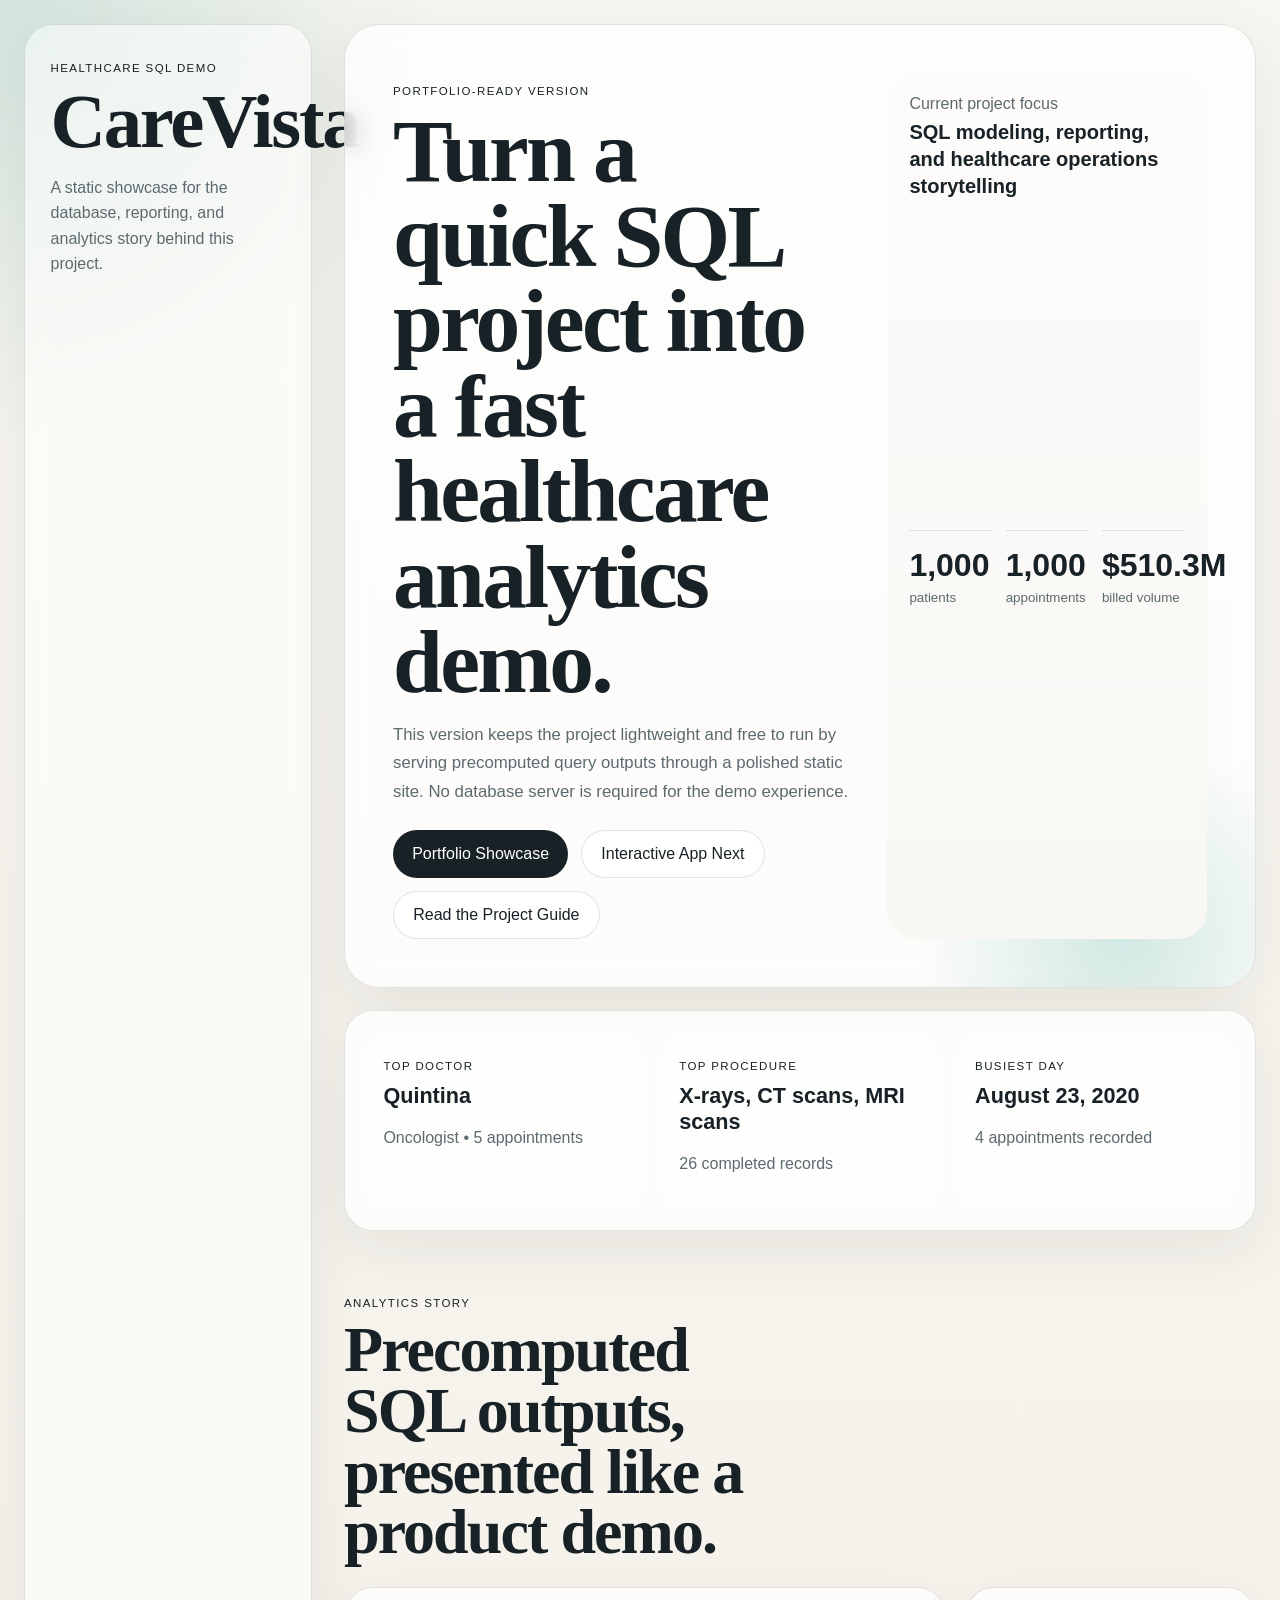
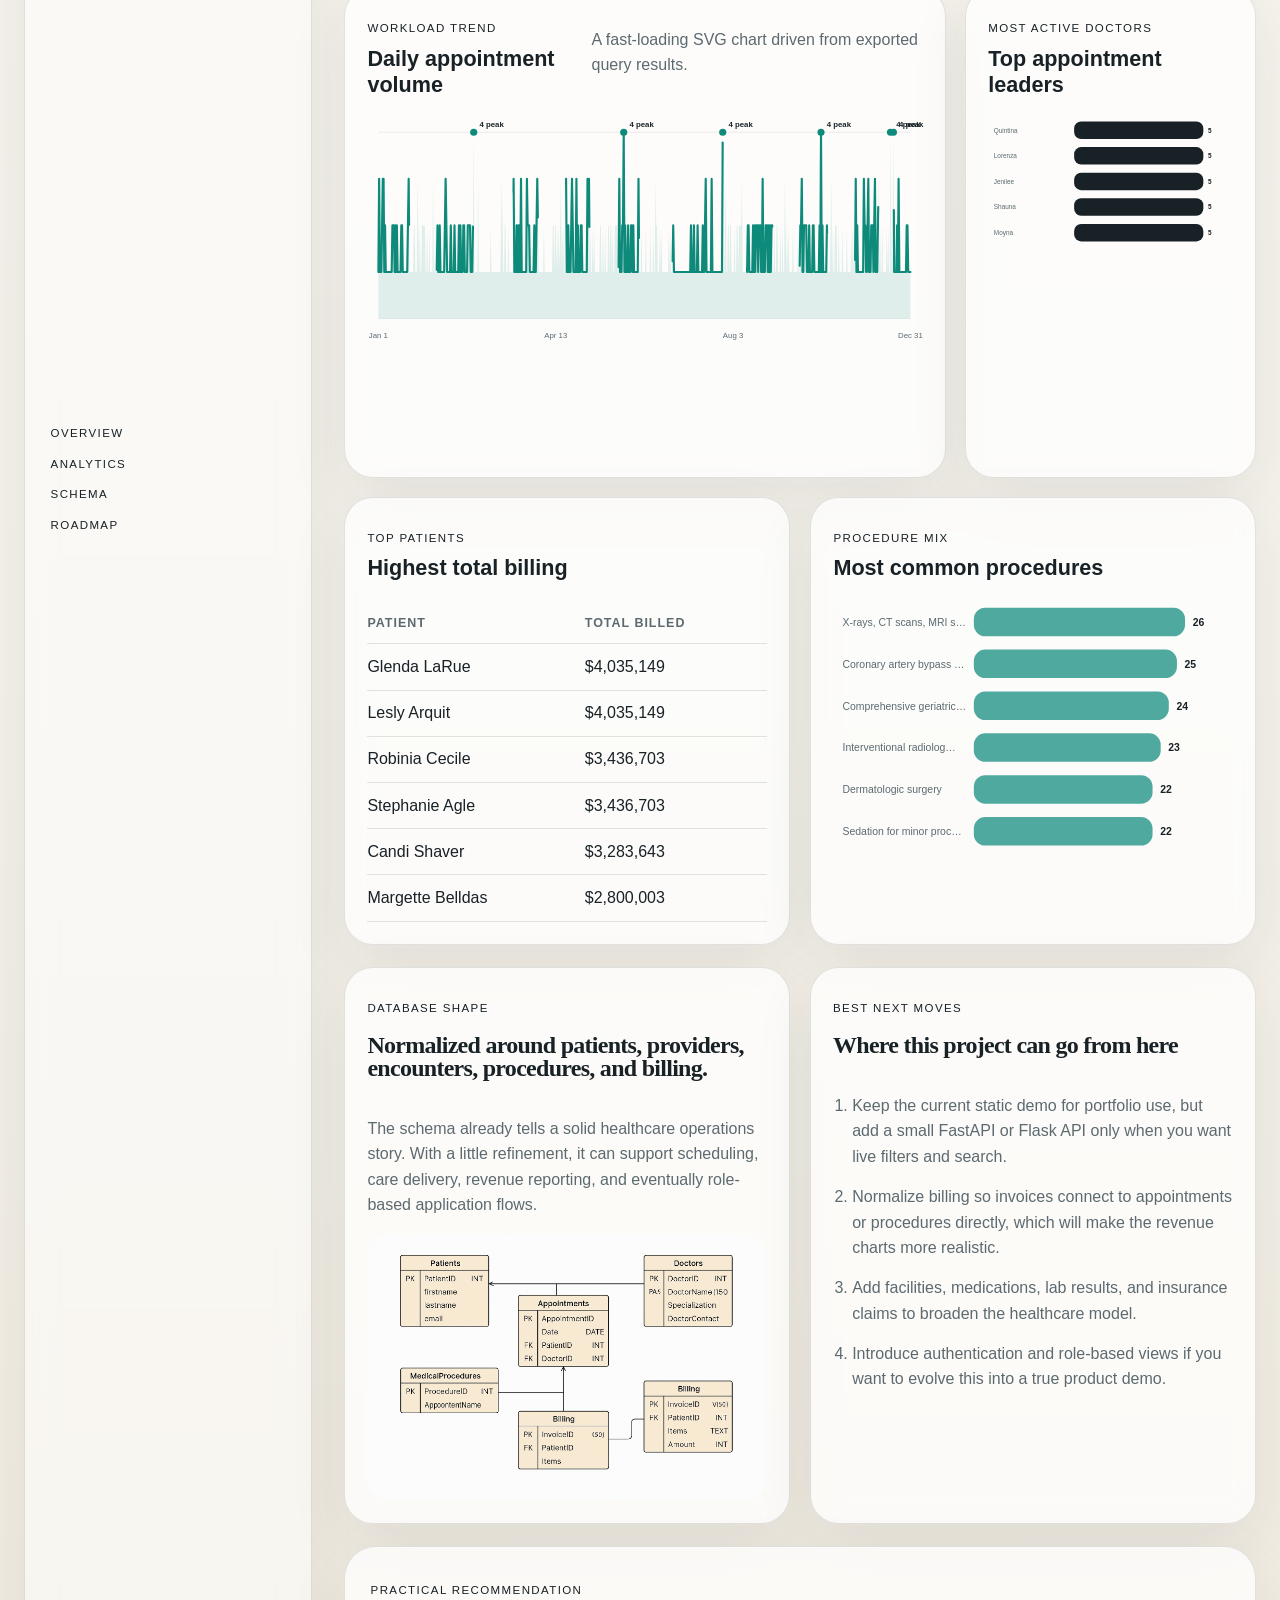
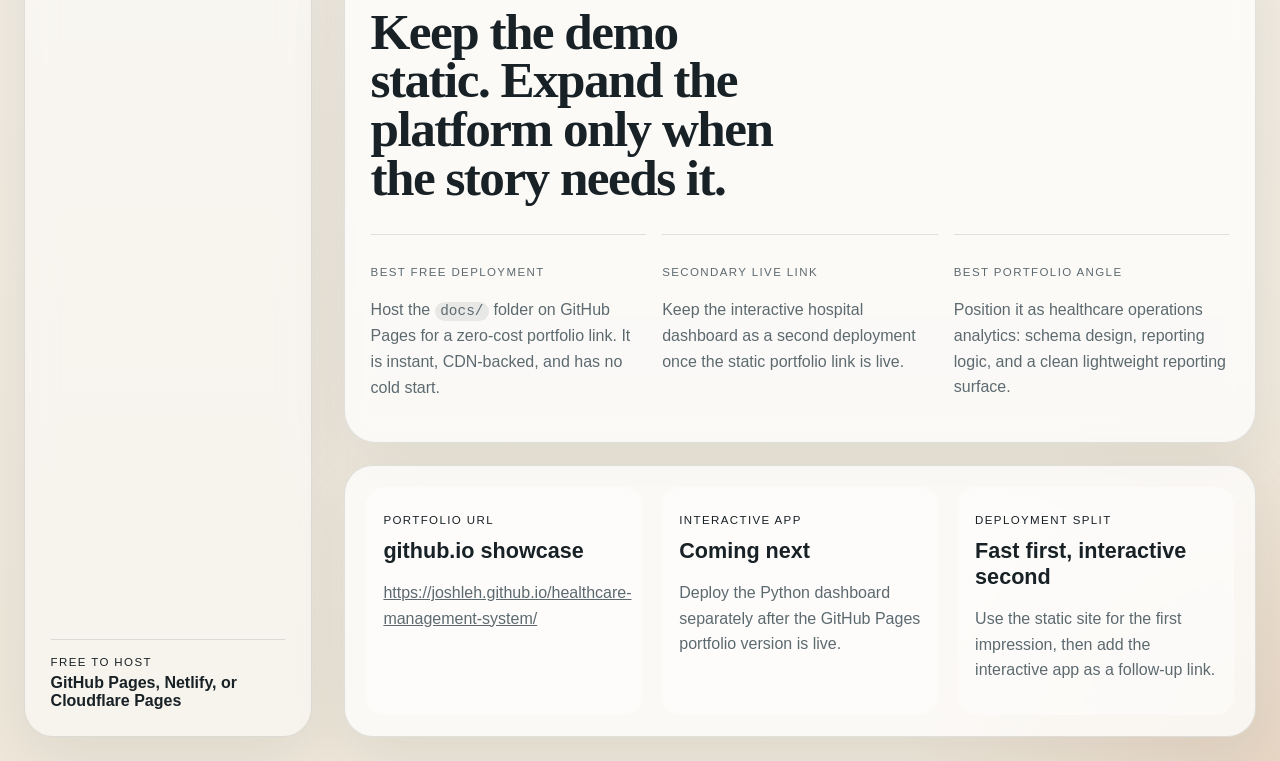
==== docs/index.html @ d311911c "Build hospital analytics demo and Pages showcase" ====
<!DOCTYPE html>
<html lang="en">
  <head>
    <meta charset="UTF-8" />
    <meta name="viewport" content="width=device-width, initial-scale=1.0" />
    <title>CareVista Analytics Demo</title>
    <meta
      name="description"
      content="A fast static demo for a healthcare management SQL project, featuring KPI summaries, query-led analytics, and a roadmap for future expansion."
    />
    <link rel="stylesheet" href="./styles.css" />
  </head>
  <body>
    <div class="site-shell">
      <aside class="rail">
        <div>
          <p class="eyebrow">Healthcare SQL Demo</p>
          <h1>CareVista</h1>
          <p class="rail-copy">
            A static showcase for the database, reporting, and analytics story behind this project.
          </p>
        </div>

        <nav class="section-nav" aria-label="Sections">
          <a href="#overview">Overview</a>
          <a href="#analytics">Analytics</a>
          <a href="#schema">Schema</a>
          <a href="#roadmap">Roadmap</a>
        </nav>

        <div class="rail-note">
          <span>Free to host</span>
          <strong>GitHub Pages, Netlify, or Cloudflare Pages</strong>
        </div>
      </aside>

      <main>
        <section class="hero" id="overview">
          <div class="hero-copy">
            <p class="eyebrow">Portfolio-Ready Version</p>
            <h2>Turn a quick SQL project into a fast healthcare analytics demo.</h2>
            <p class="hero-text">
              This version keeps the project lightweight and free to run by serving precomputed query outputs
              through a polished static site. No database server is required for the demo experience.
            </p>
            <div class="hero-actions">
              <a class="button button-primary" href="#analytics">Portfolio Showcase</a>
              <a class="button button-secondary" href="#roadmap">Interactive App Next</a>
              <a class="button button-secondary" href="../README.md">Read the Project Guide</a>
            </div>
          </div>

          <div class="hero-panel">
            <div class="hero-panel-copy">
              <span>Current project focus</span>
              <strong>SQL modeling, reporting, and healthcare operations storytelling</strong>
            </div>
            <div class="metric-strip">
              <div>
                <span id="metric-patients">1,000</span>
                <small>patients</small>
              </div>
              <div>
                <span id="metric-appointments">1,000</span>
                <small>appointments</small>
              </div>
              <div>
                <span id="metric-billing">$510.3M</span>
                <small>billed volume</small>
              </div>
            </div>
          </div>
        </section>

        <section class="stats-band">
          <article>
            <p class="label">Top Doctor</p>
            <h3 id="top-doctor">Loading...</h3>
            <p id="top-doctor-detail" class="muted"></p>
          </article>
          <article>
            <p class="label">Top Procedure</p>
            <h3 id="top-procedure">Loading...</h3>
            <p id="top-procedure-detail" class="muted"></p>
          </article>
          <article>
            <p class="label">Busiest Day</p>
            <h3 id="busiest-day">Loading...</h3>
            <p id="busiest-day-detail" class="muted"></p>
          </article>
        </section>

        <section class="content-grid" id="analytics">
          <div class="section-heading">
            <p class="eyebrow">Analytics Story</p>
            <h2>Precomputed SQL outputs, presented like a product demo.</h2>
          </div>

          <article class="panel span-8">
            <div class="panel-head">
              <div>
                <p class="label">Workload Trend</p>
                <h3>Daily appointment volume</h3>
              </div>
              <p class="muted">A fast-loading SVG chart driven from exported query results.</p>
            </div>
            <div id="appointments-chart" class="chart"></div>
          </article>

          <article class="panel span-4">
            <div class="panel-head">
              <div>
                <p class="label">Most Active Doctors</p>
                <h3>Top appointment leaders</h3>
              </div>
            </div>
            <div id="doctors-chart" class="chart compact"></div>
          </article>

          <article class="panel span-6">
            <div class="panel-head">
              <div>
                <p class="label">Top Patients</p>
                <h3>Highest total billing</h3>
              </div>
            </div>
            <div id="billing-table" class="table-host"></div>
          </article>

          <article class="panel span-6">
            <div class="panel-head">
              <div>
                <p class="label">Procedure Mix</p>
                <h3>Most common procedures</h3>
              </div>
            </div>
            <div id="procedures-chart" class="chart compact"></div>
          </article>
        </section>

        <section class="dual-section" id="schema">
          <article class="panel">
            <div class="panel-head">
              <div>
                <p class="eyebrow">Database Shape</p>
                <h2>Normalized around patients, providers, encounters, procedures, and billing.</h2>
              </div>
            </div>
            <p class="section-copy">
              The schema already tells a solid healthcare operations story. With a little refinement, it can
              support scheduling, care delivery, revenue reporting, and eventually role-based application flows.
            </p>
            <img src="./er_diagram.png" alt="Entity relationship diagram for the healthcare management system" />
          </article>

          <article class="panel">
            <div class="panel-head">
              <div>
                <p class="eyebrow">Best Next Moves</p>
                <h2>Where this project can go from here</h2>
              </div>
            </div>
            <ol class="roadmap-list">
              <li>
                Keep the current static demo for portfolio use, but add a small FastAPI or Flask API only when
                you want live filters and search.
              </li>
              <li>
                Normalize billing so invoices connect to appointments or procedures directly, which will make the
                revenue charts more realistic.
              </li>
              <li>
                Add facilities, medications, lab results, and insurance claims to broaden the healthcare model.
              </li>
              <li>
                Introduce authentication and role-based views if you want to evolve this into a true product demo.
              </li>
            </ol>
          </article>
        </section>

        <section class="future-band" id="roadmap">
          <div>
            <p class="eyebrow">Practical Recommendation</p>
            <h2>Keep the demo static. Expand the platform only when the story needs it.</h2>
          </div>
          <div class="future-columns">
            <div>
              <p class="label">Best free deployment</p>
              <p>
                Host the <code>docs/</code> folder on GitHub Pages for a zero-cost portfolio link. It is instant, CDN-backed, and
                has no cold start.
              </p>
            </div>
            <div>
              <p class="label">Secondary live link</p>
              <p>
                Keep the interactive hospital dashboard as a second deployment once the static portfolio link is live.
              </p>
            </div>
            <div>
              <p class="label">Best portfolio angle</p>
              <p>
                Position it as healthcare operations analytics: schema design, reporting logic, and a clean
                lightweight reporting surface.
              </p>
            </div>
          </div>
        </section>

        <section class="stats-band">
          <article>
            <p class="label">Portfolio URL</p>
            <h3>github.io showcase</h3>
            <p class="muted">
              <a href="https://joshleh.github.io/healthcare-management-system/" target="_blank" rel="noreferrer">https://joshleh.github.io/healthcare-management-system/</a>
            </p>
          </article>
          <article>
            <p class="label">Interactive App</p>
            <h3>Coming next</h3>
            <p class="muted">
              Deploy the Python dashboard separately after the GitHub Pages portfolio version is live.
            </p>
          </article>
          <article>
            <p class="label">Deployment Split</p>
            <h3>Fast first, interactive second</h3>
            <p class="muted">Use the static site for the first impression, then add the interactive app as a follow-up link.</p>
          </article>
        </section>
      </main>
    </div>

    <script src="./app.js" type="module"></script>
  </body>
</html>
---- docs/styles.css ----
:root {
  --bg: #f4f1ea;
  --bg-strong: #ece6db;
  --surface: rgba(255, 255, 255, 0.74);
  --surface-strong: rgba(255, 255, 255, 0.92);
  --text: #182126;
  --muted: #5c6a70;
  --line: rgba(24, 33, 38, 0.12);
  --accent: #0d8a7a;
  --accent-soft: rgba(13, 138, 122, 0.12);
  --shadow: 0 18px 60px rgba(24, 33, 38, 0.08);
  --serif: "Iowan Old Style", "Palatino Linotype", "Book Antiqua", Georgia, serif;
  --sans: "Avenir Next", "Segoe UI", "Helvetica Neue", sans-serif;
}

* {
  box-sizing: border-box;
}

html {
  scroll-behavior: smooth;
}

body {
  margin: 0;
  min-height: 100vh;
  font-family: var(--sans);
  color: var(--text);
  background:
    radial-gradient(circle at top left, rgba(13, 138, 122, 0.16), transparent 28rem),
    radial-gradient(circle at bottom right, rgba(189, 111, 62, 0.14), transparent 24rem),
    linear-gradient(180deg, #f8f6f0 0%, var(--bg) 58%, #eee7da 100%);
}

img {
  display: block;
  max-width: 100%;
  border-radius: 1.5rem;
}

a {
  color: inherit;
}

code {
  padding: 0.08rem 0.35rem;
  border-radius: 999px;
  background: rgba(24, 33, 38, 0.08);
  font-family: "SFMono-Regular", "SF Mono", Consolas, "Liberation Mono", monospace;
  font-size: 0.9em;
}

.site-shell {
  display: grid;
  grid-template-columns: 18rem minmax(0, 1fr);
  gap: 2rem;
  max-width: 96rem;
  margin: 0 auto;
  padding: 1.5rem;
}

.rail {
  position: sticky;
  top: 1.5rem;
  display: flex;
  flex-direction: column;
  justify-content: space-between;
  min-height: calc(100vh - 3rem);
  padding: 1.6rem;
  border: 1px solid var(--line);
  border-radius: 1.8rem;
  background: rgba(255, 255, 255, 0.5);
  backdrop-filter: blur(14px);
  box-shadow: var(--shadow);
}

.eyebrow,
.label,
.section-nav a,
.rail-note span {
  letter-spacing: 0.12em;
  text-transform: uppercase;
  font-size: 0.72rem;
}

.rail h1,
.hero h2,
.section-heading h2,
.dual-section h2,
.future-band h2 {
  font-family: var(--serif);
  font-weight: 600;
  line-height: 0.95;
  letter-spacing: -0.03em;
}

.rail h1 {
  margin: 0.3rem 0 0.8rem;
  font-size: clamp(2.8rem, 6vw, 4.8rem);
}

.rail-copy,
.muted,
.section-copy,
.future-columns p,
.roadmap-list li {
  color: var(--muted);
  line-height: 1.6;
}

.section-nav {
  display: grid;
  gap: 0.75rem;
  margin-top: 2rem;
}

.section-nav a {
  text-decoration: none;
  padding-bottom: 0.35rem;
  border-bottom: 1px solid transparent;
  transition: border-color 180ms ease, color 180ms ease;
}

.section-nav a:hover,
.section-nav a:focus-visible {
  color: var(--accent);
  border-color: rgba(13, 138, 122, 0.35);
}

.rail-note {
  display: grid;
  gap: 0.35rem;
  padding-top: 1rem;
  border-top: 1px solid var(--line);
}

main {
  display: grid;
  gap: 1.4rem;
}

.hero,
.stats-band,
.panel,
.future-band {
  border: 1px solid var(--line);
  background: var(--surface);
  backdrop-filter: blur(12px);
  box-shadow: var(--shadow);
}

.hero {
  display: grid;
  grid-template-columns: minmax(0, 1.2fr) minmax(20rem, 0.8fr);
  gap: 2rem;
  align-items: end;
  padding: clamp(1.5rem, 4vw, 3rem);
  border-radius: 2.2rem;
  overflow: hidden;
}

.hero::after {
  content: "";
  position: absolute;
  inset: auto -10% -18% auto;
  width: 28rem;
  height: 28rem;
  border-radius: 999px;
  background: radial-gradient(circle, rgba(13, 138, 122, 0.18), transparent 65%);
  pointer-events: none;
}

.hero,
.panel {
  position: relative;
}

.hero-copy,
.hero-panel {
  position: relative;
  z-index: 1;
}

.hero h2 {
  margin: 0.4rem 0 1rem;
  max-width: 11ch;
  font-size: clamp(3rem, 7vw, 5.7rem);
}

.hero-text {
  max-width: 40rem;
  font-size: 1.05rem;
  line-height: 1.7;
  color: var(--muted);
}

.hero-actions {
  display: flex;
  flex-wrap: wrap;
  gap: 0.8rem;
  margin-top: 1.5rem;
}

.button {
  display: inline-flex;
  align-items: center;
  justify-content: center;
  min-height: 3rem;
  padding: 0 1.2rem;
  border-radius: 999px;
  text-decoration: none;
  transition: transform 180ms ease, background 180ms ease, color 180ms ease;
}

.button:hover,
.button:focus-visible {
  transform: translateY(-1px);
}

.button-primary {
  background: var(--text);
  color: white;
}

.button-secondary {
  border: 1px solid var(--line);
  background: rgba(255, 255, 255, 0.72);
}

.hero-panel {
  align-self: stretch;
  display: grid;
  gap: 1.2rem;
  padding: 1.4rem;
  border-radius: 1.8rem;
  background:
    linear-gradient(180deg, rgba(255, 255, 255, 0.88), rgba(255, 255, 255, 0.68)),
    var(--bg-strong);
}

.hero-panel-copy span,
.metric-strip small {
  color: var(--muted);
}

.hero-panel-copy strong {
  display: block;
  margin-top: 0.35rem;
  max-width: 20rem;
  font-size: 1.25rem;
  line-height: 1.35;
}

.metric-strip {
  display: grid;
  grid-template-columns: repeat(3, minmax(0, 1fr));
  gap: 0.85rem;
}

.metric-strip div {
  padding-top: 1rem;
  border-top: 1px solid var(--line);
}

.metric-strip span {
  display: block;
  margin-bottom: 0.3rem;
  font-size: clamp(1.5rem, 4vw, 2rem);
  font-weight: 700;
}

.stats-band,
.content-grid,
.dual-section {
  display: grid;
  gap: 1.2rem;
}

.stats-band {
  grid-template-columns: repeat(3, minmax(0, 1fr));
  padding: 1.3rem;
  border-radius: 1.8rem;
}

.stats-band article {
  padding: 1rem 1.1rem;
  border-radius: 1.2rem;
  background: rgba(255, 255, 255, 0.42);
}

.stats-band h3,
.panel h3 {
  margin: 0.35rem 0 0.3rem;
  font-size: 1.35rem;
}

.content-grid {
  grid-template-columns: repeat(12, minmax(0, 1fr));
}

.section-heading {
  grid-column: 1 / -1;
  padding: 2rem 0 0.3rem;
}

.section-heading h2 {
  margin: 0.4rem 0 0;
  max-width: 14ch;
  font-size: clamp(2.4rem, 5vw, 4rem);
}

.panel {
  padding: 1.4rem;
  border-radius: 1.8rem;
}

.span-8 {
  grid-column: span 8;
}

.span-6 {
  grid-column: span 6;
}

.span-4 {
  grid-column: span 4;
}

.panel-head {
  display: flex;
  justify-content: space-between;
  gap: 1rem;
  align-items: start;
  margin-bottom: 1rem;
}

.chart {
  min-height: 21rem;
}

.chart.compact {
  min-height: 18rem;
}

.table-host table {
  width: 100%;
  border-collapse: collapse;
}

.table-host th,
.table-host td {
  text-align: left;
  padding: 0.85rem 0;
  border-bottom: 1px solid var(--line);
}

.table-host th {
  font-size: 0.78rem;
  letter-spacing: 0.08em;
  text-transform: uppercase;
  color: var(--muted);
}

.dual-section {
  grid-template-columns: repeat(2, minmax(0, 1fr));
}

.roadmap-list {
  margin: 0;
  padding-left: 1.2rem;
}

.roadmap-list li + li {
  margin-top: 0.9rem;
}

.future-band {
  display: grid;
  gap: 2rem;
  padding: 1.6rem;
  border-radius: 2rem;
}

.future-band h2 {
  margin: 0.35rem 0 0;
  max-width: 16ch;
  font-size: clamp(2.2rem, 4vw, 3.6rem);
}

.future-columns {
  display: grid;
  grid-template-columns: repeat(3, minmax(0, 1fr));
  gap: 1rem;
}

.future-columns > div {
  padding-top: 1rem;
  border-top: 1px solid var(--line);
}

.chart-svg {
  width: 100%;
  height: 100%;
  overflow: visible;
}

.axis-line,
.grid-line {
  stroke: rgba(24, 33, 38, 0.1);
  stroke-width: 1;
}

.line-path {
  fill: none;
  stroke: var(--accent);
  stroke-width: 3;
  stroke-linecap: round;
  stroke-linejoin: round;
  stroke-dasharray: 1400;
  stroke-dashoffset: 1400;
  animation: drawLine 1.4s ease forwards;
}

.area-path {
  fill: rgba(13, 138, 122, 0.12);
}

.dot {
  fill: var(--accent);
}

.bar {
  fill: var(--text);
}

.bar.soft {
  fill: rgba(13, 138, 122, 0.72);
}

.chart-label,
.tick-label {
  fill: var(--muted);
  font-family: var(--sans);
  font-size: 11px;
}

.value-label {
  fill: var(--text);
  font-family: var(--sans);
  font-size: 11px;
  font-weight: 600;
}

@keyframes drawLine {
  to {
    stroke-dashoffset: 0;
  }
}

@media (max-width: 980px) {
  .site-shell {
    grid-template-columns: 1fr;
  }

  .rail {
    position: static;
    min-height: auto;
  }

  .hero,
  .dual-section,
  .future-columns,
  .stats-band {
    grid-template-columns: 1fr;
  }

  .content-grid {
    grid-template-columns: 1fr;
  }

  .span-8,
  .span-6,
  .span-4 {
    grid-column: span 1;
  }
}

@media (prefers-reduced-motion: reduce) {
  html {
    scroll-behavior: auto;
  }

  .button,
  .section-nav a,
  .line-path {
    transition: none;
    animation: none;
  }
}
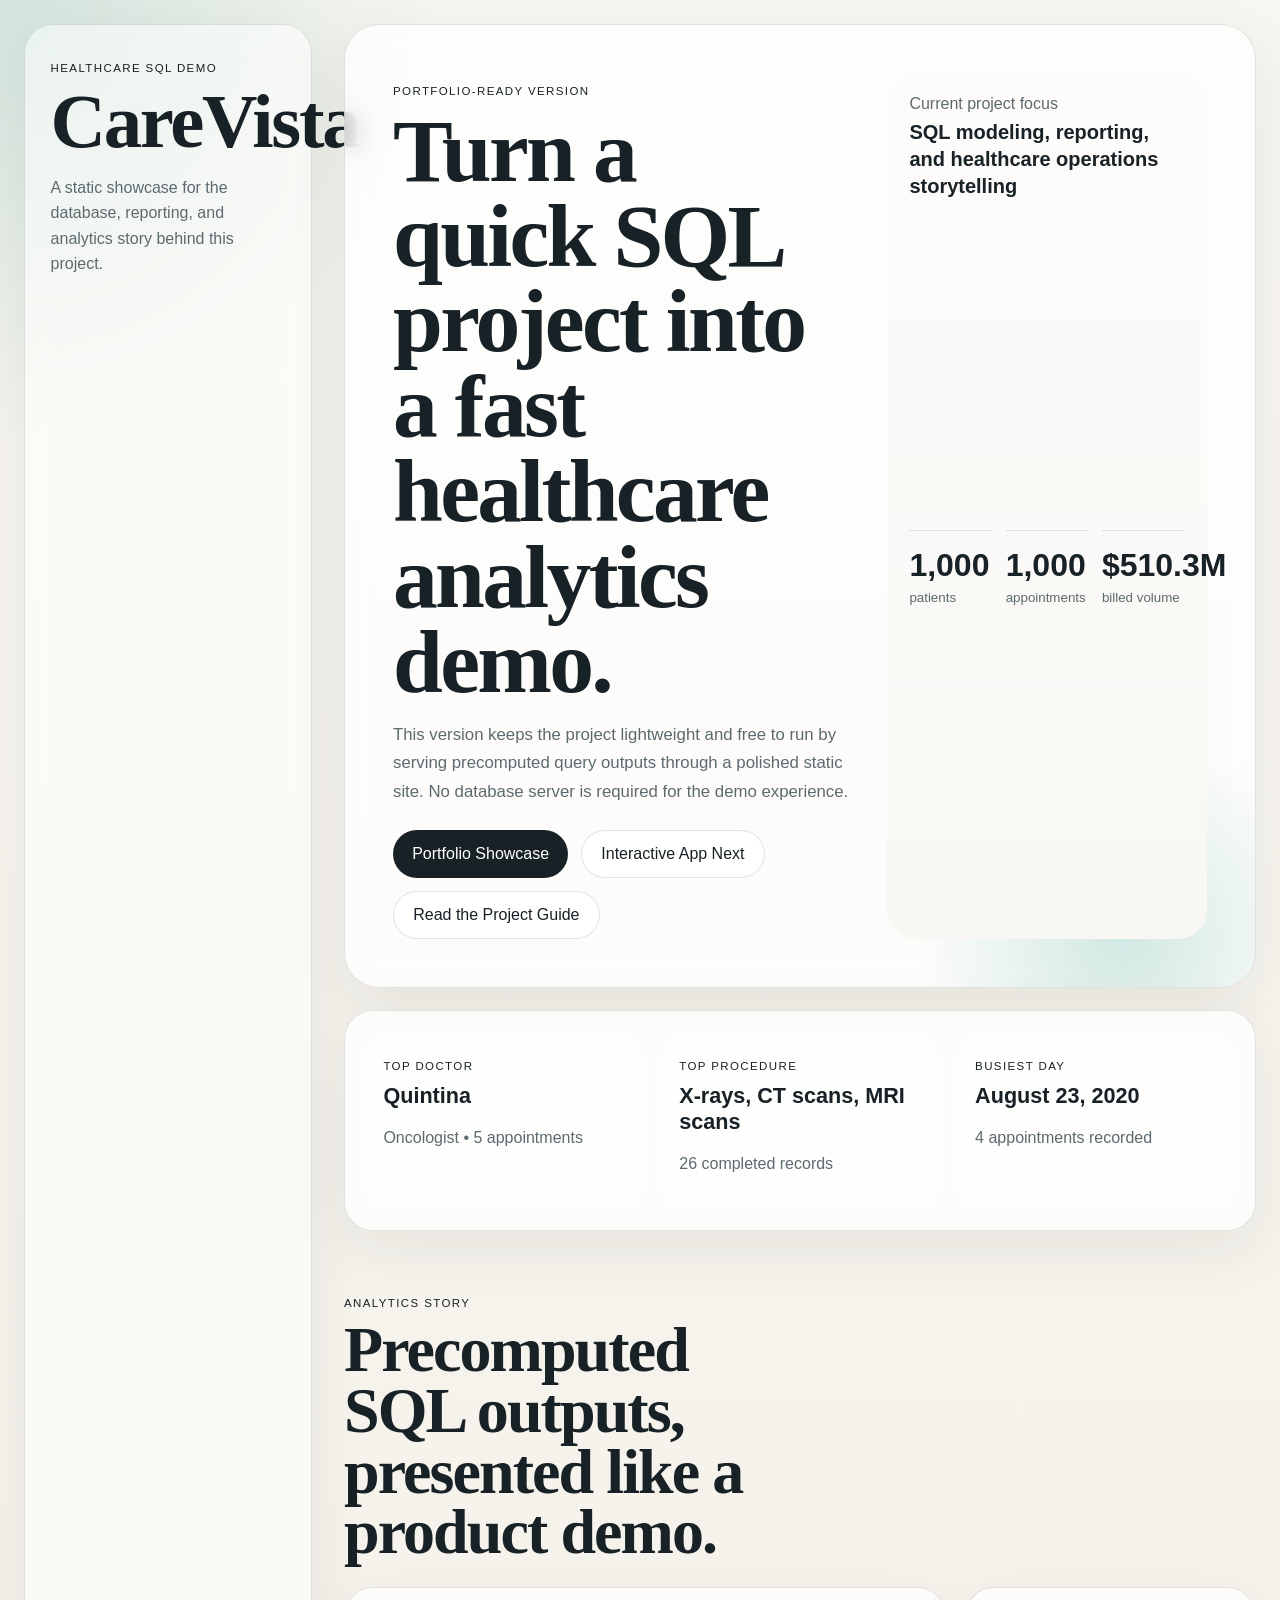
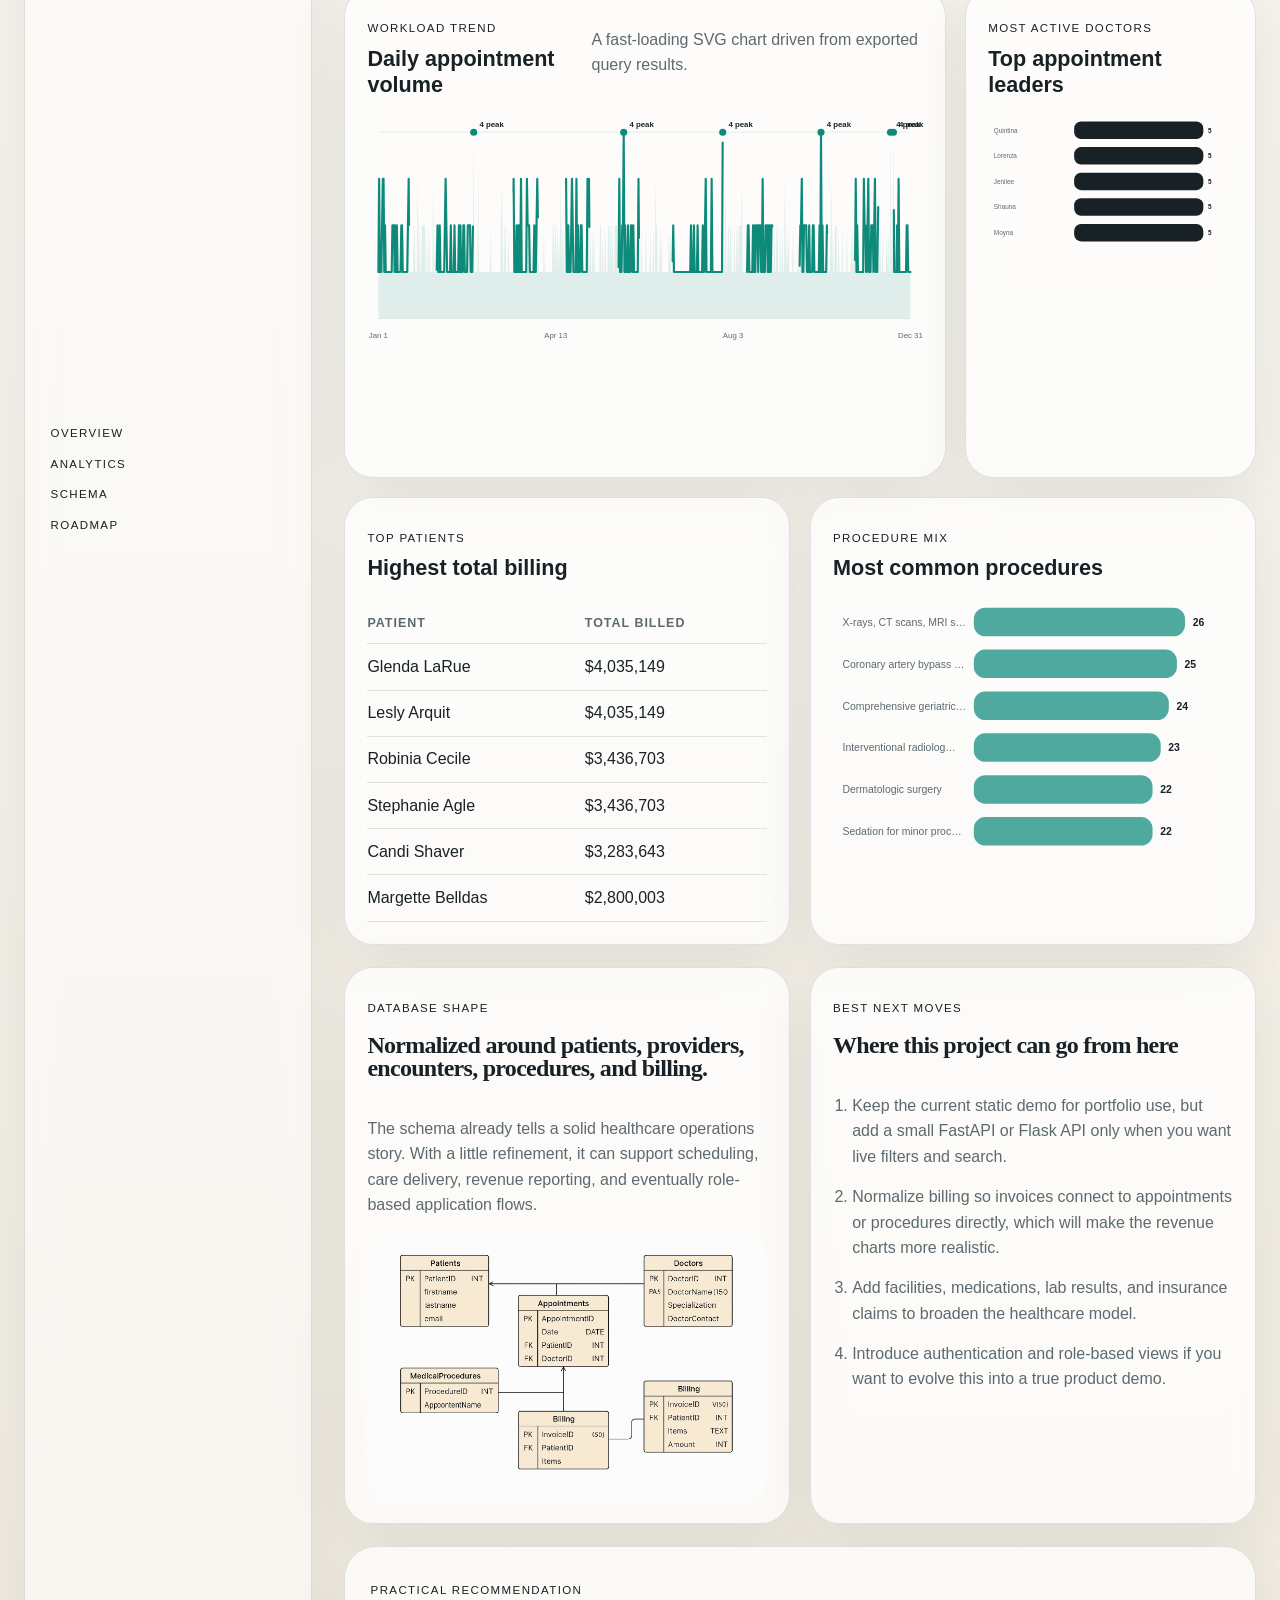
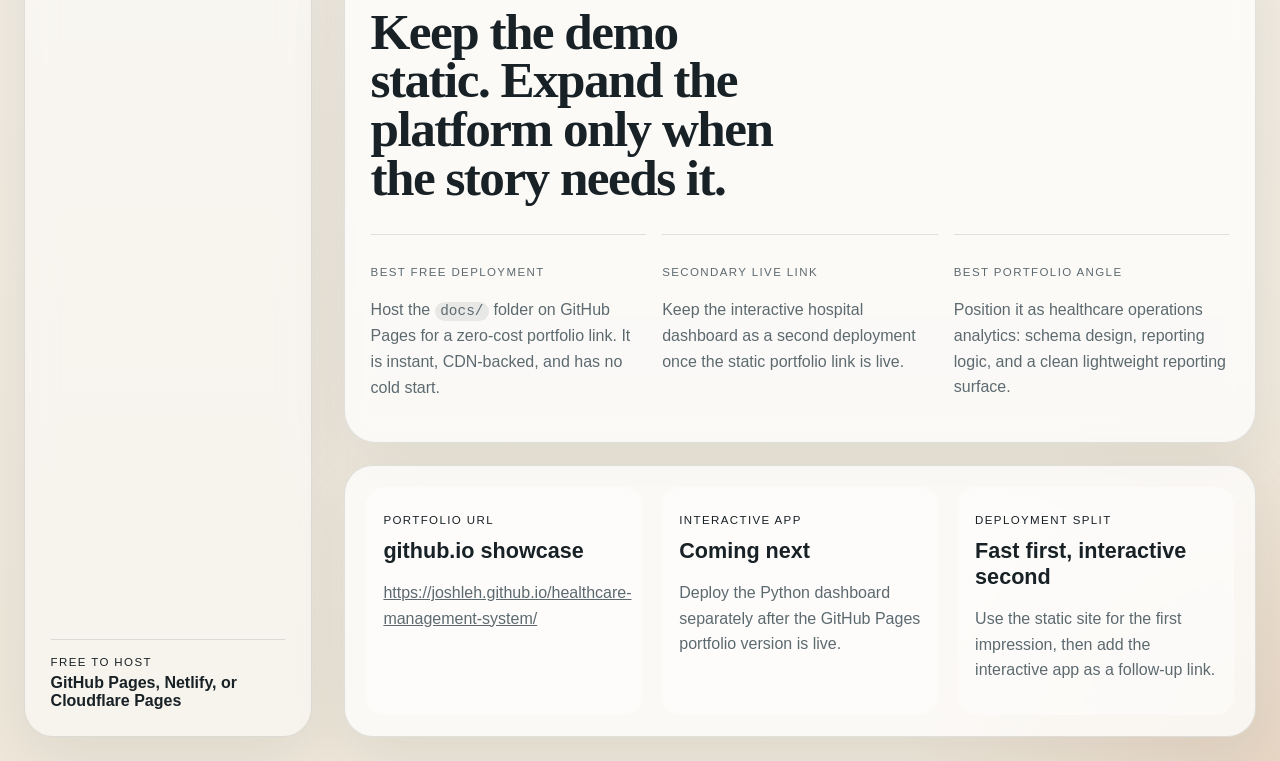
==== commit 81419ba4: "Polish dashboard review fixes" ====
--- a/docs/index.html
+++ b/docs/index.html
@@ -46,7 +46,7 @@
             <div class="hero-actions">
               <a class="button button-primary" href="#analytics">Portfolio Showcase</a>
               <a class="button button-secondary" href="#roadmap">Interactive App Next</a>
-              <a class="button button-secondary" href="../README.md">Read the Project Guide</a>
+              <a class="button button-secondary" href="https://github.com/joshleh/healthcare-management-system#readme" target="_blank" rel="noreferrer">Read the Project Guide</a>
             </div>
           </div>
 
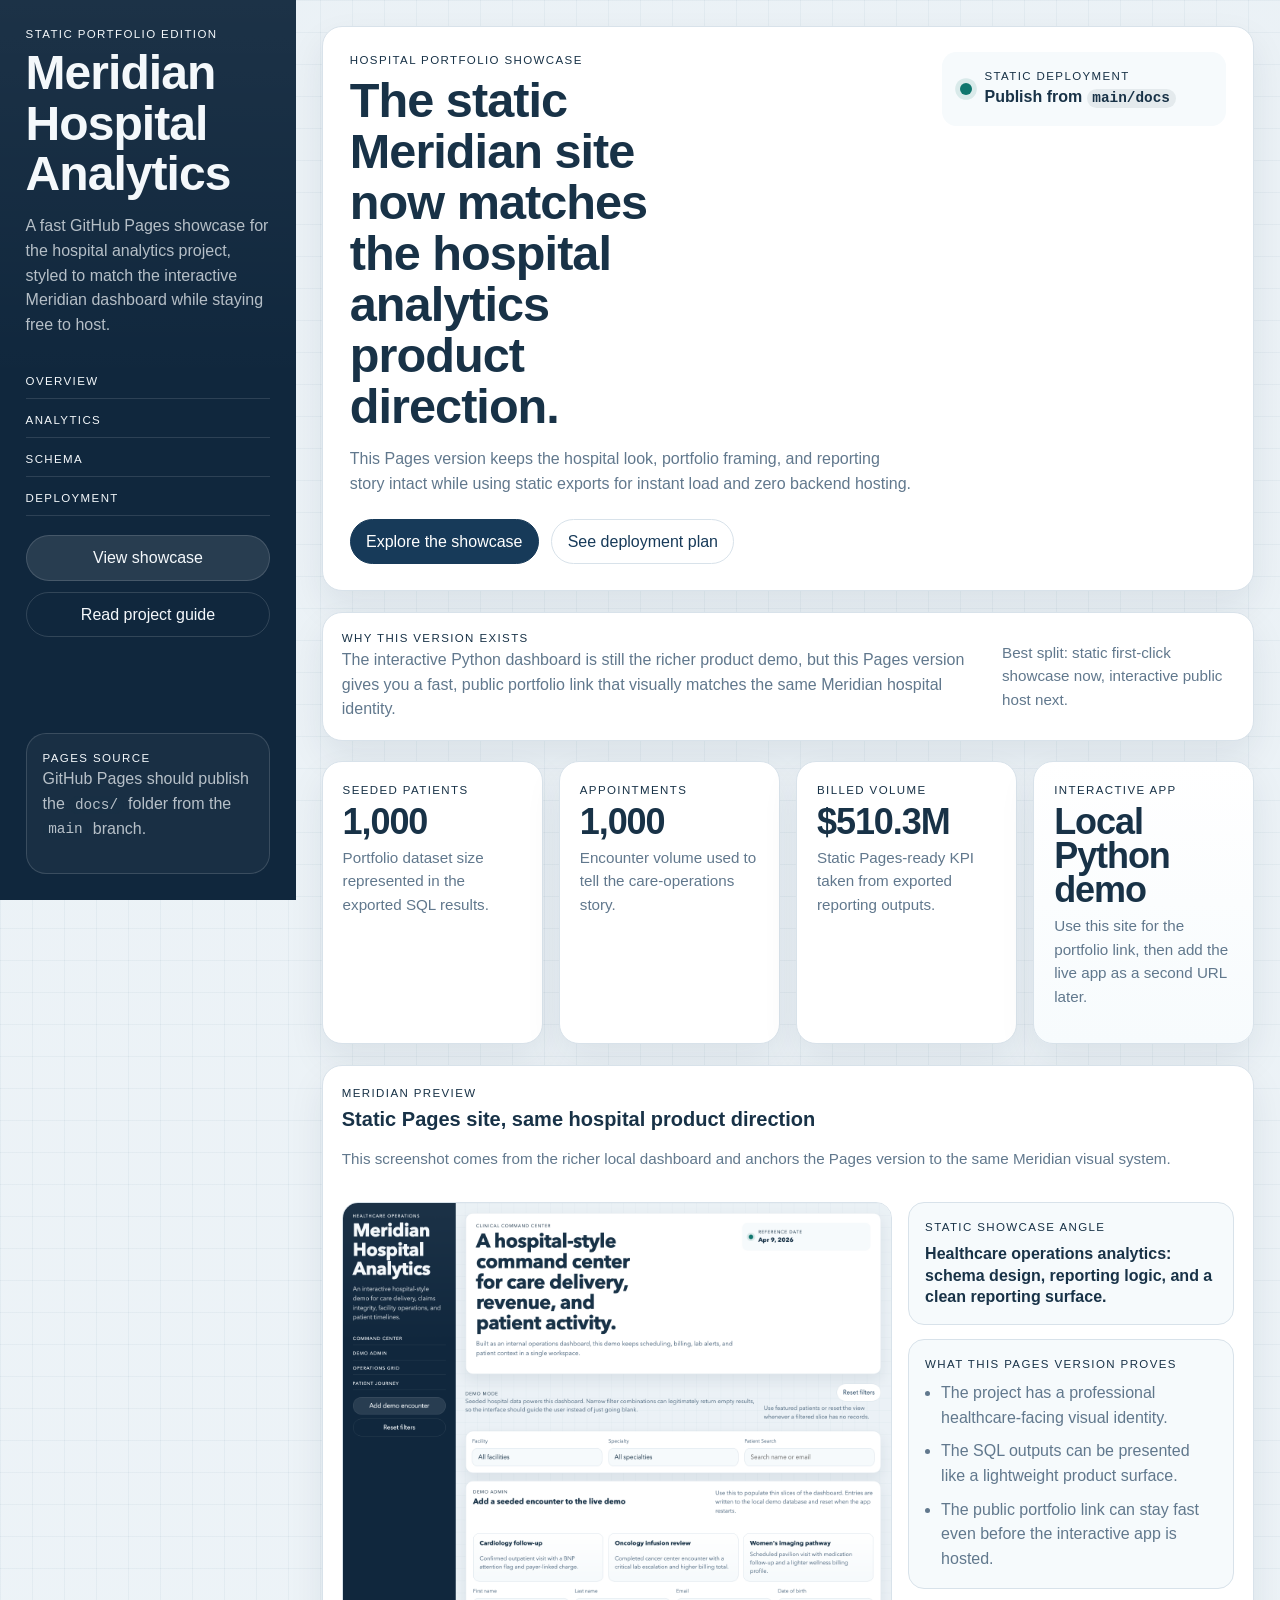
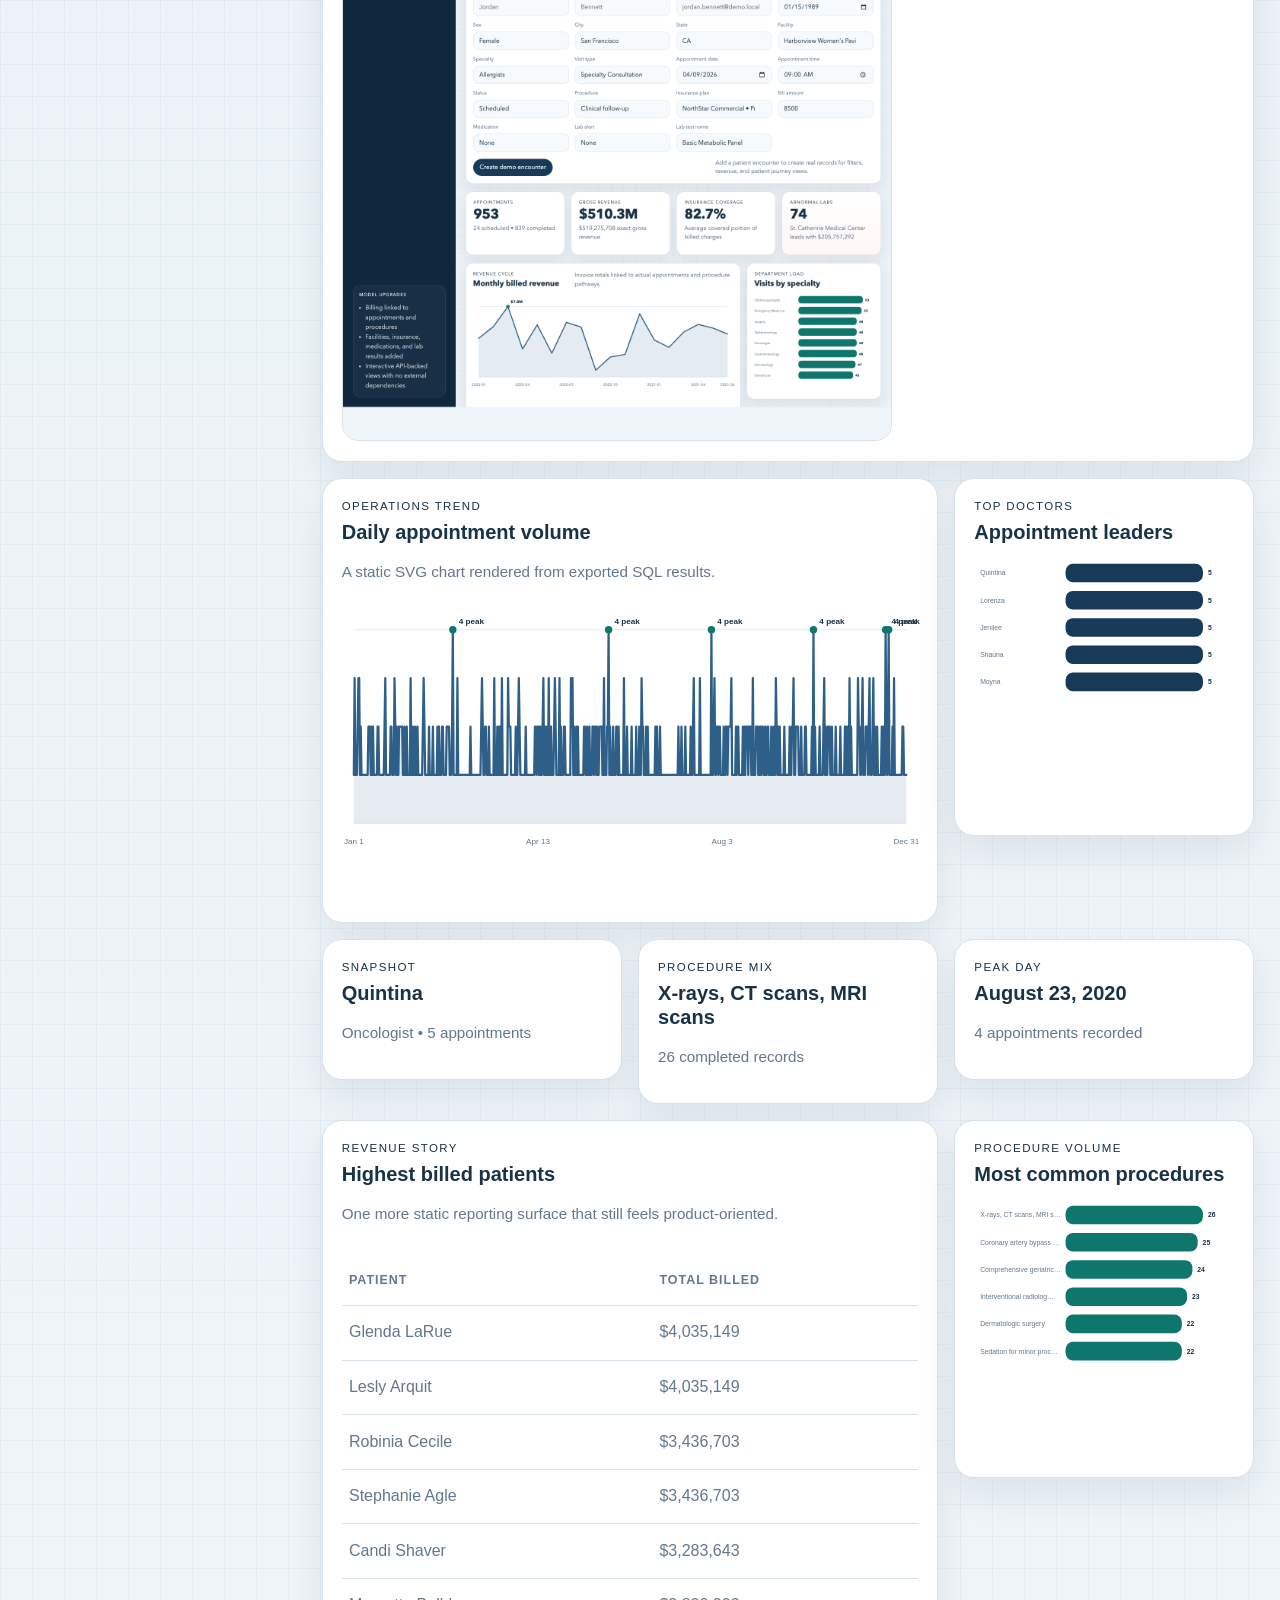
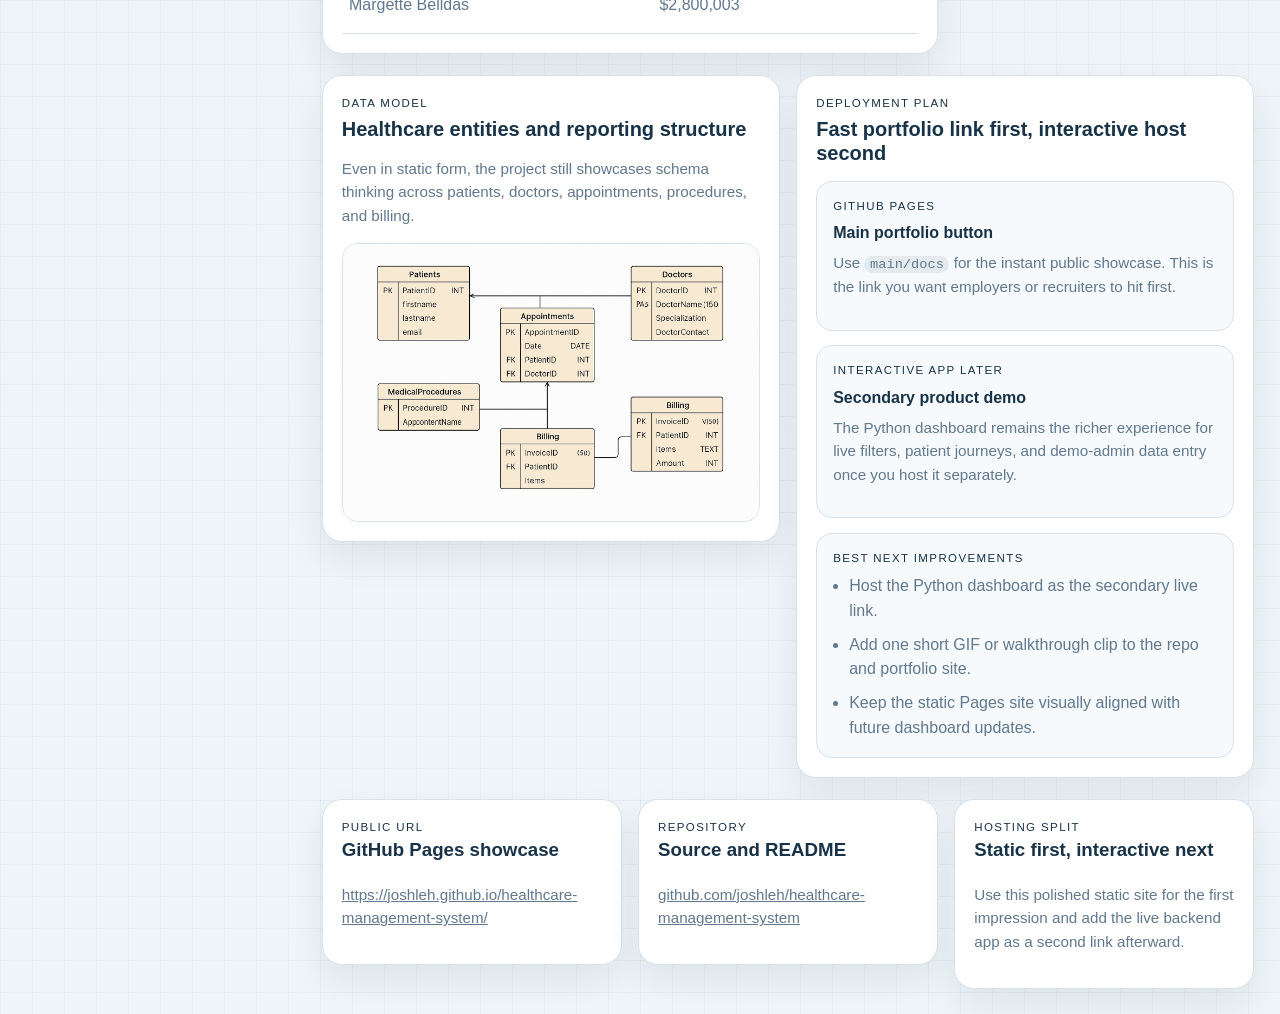
==== commit 187992be: "Refresh Pages site to Meridian hospital theme" ====
--- a/docs/index.html
+++ b/docs/index.html
@@ -3,230 +3,307 @@
   <head>
     <meta charset="UTF-8" />
     <meta name="viewport" content="width=device-width, initial-scale=1.0" />
-    <title>CareVista Analytics Demo</title>
+    <title>Meridian Hospital Analytics | Static Portfolio Showcase</title>
     <meta
       name="description"
-      content="A fast static demo for a healthcare management SQL project, featuring KPI summaries, query-led analytics, and a roadmap for future expansion."
+      content="A GitHub Pages-ready hospital analytics showcase that mirrors the Meridian portfolio demo with static charts, schema context, and deployment guidance."
     />
     <link rel="stylesheet" href="./styles.css" />
   </head>
   <body>
-    <div class="site-shell">
-      <aside class="rail">
-        <div>
-          <p class="eyebrow">Healthcare SQL Demo</p>
-          <h1>CareVista</h1>
-          <p class="rail-copy">
-            A static showcase for the database, reporting, and analytics story behind this project.
-          </p>
+    <div class="app-shell">
+      <aside class="sidebar">
+        <div class="sidebar-main">
+          <div>
+            <p class="sidebar-kicker">Static Portfolio Edition</p>
+            <h1>Meridian Hospital Analytics</h1>
+            <p class="sidebar-copy">
+              A fast GitHub Pages showcase for the hospital analytics project, styled to match the interactive Meridian dashboard while staying free to host.
+            </p>
+          </div>
+
+          <nav class="sidebar-nav" aria-label="Sections">
+            <a href="#overview">Overview</a>
+            <a href="#analytics">Analytics</a>
+            <a href="#schema">Schema</a>
+            <a href="#roadmap">Deployment</a>
+          </nav>
+
+          <div class="sidebar-actions">
+            <a class="sidebar-button" href="#analytics">View showcase</a>
+            <a
+              class="sidebar-button sidebar-button-secondary"
+              href="https://github.com/joshleh/healthcare-management-system#readme"
+              target="_blank"
+              rel="noreferrer"
+            >
+              Read project guide
+            </a>
+          </div>
         </div>
 
-        <nav class="section-nav" aria-label="Sections">
-          <a href="#overview">Overview</a>
-          <a href="#analytics">Analytics</a>
-          <a href="#schema">Schema</a>
-          <a href="#roadmap">Roadmap</a>
-        </nav>
-
-        <div class="rail-note">
-          <span>Free to host</span>
-          <strong>GitHub Pages, Netlify, or Cloudflare Pages</strong>
+        <div class="sidebar-footer">
+          <div class="sidebar-panel">
+            <p class="panel-label">Pages source</p>
+            <p class="sidebar-copy">
+              GitHub Pages should publish the <code>docs/</code> folder from the <code>main</code> branch.
+            </p>
+          </div>
         </div>
       </aside>
 
-      <main>
-        <section class="hero" id="overview">
-          <div class="hero-copy">
-            <p class="eyebrow">Portfolio-Ready Version</p>
-            <h2>Turn a quick SQL project into a fast healthcare analytics demo.</h2>
-            <p class="hero-text">
-              This version keeps the project lightweight and free to run by serving precomputed query outputs
-              through a polished static site. No database server is required for the demo experience.
+      <main class="workspace">
+        <header class="workspace-header" id="overview">
+          <div>
+            <p class="eyebrow">Hospital Portfolio Showcase</p>
+            <h2>The static Meridian site now matches the hospital analytics product direction.</h2>
+            <p class="header-copy">
+              This Pages version keeps the hospital look, portfolio framing, and reporting story intact while using static exports for instant load and zero backend hosting.
             </p>
             <div class="hero-actions">
-              <a class="button button-primary" href="#analytics">Portfolio Showcase</a>
-              <a class="button button-secondary" href="#roadmap">Interactive App Next</a>
-              <a class="button button-secondary" href="https://github.com/joshleh/healthcare-management-system#readme" target="_blank" rel="noreferrer">Read the Project Guide</a>
-            </div>
-          </div>
-
-          <div class="hero-panel">
-            <div class="hero-panel-copy">
-              <span>Current project focus</span>
-              <strong>SQL modeling, reporting, and healthcare operations storytelling</strong>
-            </div>
-            <div class="metric-strip">
-              <div>
-                <span id="metric-patients">1,000</span>
-                <small>patients</small>
-              </div>
-              <div>
-                <span id="metric-appointments">1,000</span>
-                <small>appointments</small>
-              </div>
-              <div>
-                <span id="metric-billing">$510.3M</span>
-                <small>billed volume</small>
-              </div>
-            </div>
-          </div>
-        </section>
-
-        <section class="stats-band">
-          <article>
-            <p class="label">Top Doctor</p>
-            <h3 id="top-doctor">Loading...</h3>
-            <p id="top-doctor-detail" class="muted"></p>
-          </article>
-          <article>
-            <p class="label">Top Procedure</p>
-            <h3 id="top-procedure">Loading...</h3>
-            <p id="top-procedure-detail" class="muted"></p>
-          </article>
-          <article>
-            <p class="label">Busiest Day</p>
-            <h3 id="busiest-day">Loading...</h3>
-            <p id="busiest-day-detail" class="muted"></p>
-          </article>
-        </section>
-
-        <section class="content-grid" id="analytics">
-          <div class="section-heading">
-            <p class="eyebrow">Analytics Story</p>
-            <h2>Precomputed SQL outputs, presented like a product demo.</h2>
-          </div>
-
-          <article class="panel span-8">
-            <div class="panel-head">
-              <div>
-                <p class="label">Workload Trend</p>
+              <a class="ghost-button primary-button" href="#analytics">Explore the showcase</a>
+              <a class="ghost-button" href="#roadmap">See deployment plan</a>
+            </div>
+          </div>
+
+          <div class="status-card">
+            <span class="status-dot"></span>
+            <div>
+              <p class="panel-label">Static deployment</p>
+              <strong>Publish from <code>main/docs</code></strong>
+            </div>
+          </div>
+        </header>
+
+        <section class="toolbar">
+          <div class="toolbar-note">
+            <p class="panel-label">Why this version exists</p>
+            <p>
+              The interactive Python dashboard is still the richer product demo, but this Pages version gives you a fast, public portfolio link that visually matches the same Meridian hospital identity.
+            </p>
+          </div>
+
+          <div class="toolbar-actions">
+            <p class="toolbar-meta">Best split: static first-click showcase now, interactive public host next.</p>
+          </div>
+        </section>
+
+        <section class="metric-row">
+          <article class="metric-card">
+            <p class="metric-label">Seeded patients</p>
+            <h3 id="metric-patients">--</h3>
+            <p class="metric-detail">Portfolio dataset size represented in the exported SQL results.</p>
+          </article>
+
+          <article class="metric-card">
+            <p class="metric-label">Appointments</p>
+            <h3 id="metric-appointments">--</h3>
+            <p class="metric-detail">Encounter volume used to tell the care-operations story.</p>
+          </article>
+
+          <article class="metric-card">
+            <p class="metric-label">Billed volume</p>
+            <h3 id="metric-billing">--</h3>
+            <p class="metric-detail">Static Pages-ready KPI taken from exported reporting outputs.</p>
+          </article>
+
+          <article class="metric-card metric-accent">
+            <p class="metric-label">Interactive app</p>
+            <h3>Local Python demo</h3>
+            <p class="metric-detail">Use this site for the portfolio link, then add the live app as a second URL later.</p>
+          </article>
+        </section>
+
+        <section class="operations-grid" id="analytics">
+          <article class="panel panel-full preview-panel">
+            <div class="panel-head">
+              <div>
+                <p class="panel-label">Meridian Preview</p>
+                <h3>Static Pages site, same hospital product direction</h3>
+              </div>
+              <p class="panel-copy">
+                This screenshot comes from the richer local dashboard and anchors the Pages version to the same Meridian visual system.
+              </p>
+            </div>
+
+            <div class="preview-layout">
+              <img
+                class="preview-image"
+                src="./assets/dashboard-preview.png"
+                alt="Preview of the Meridian Hospital Analytics interactive dashboard"
+              />
+
+              <div class="content-stack">
+                <div class="snapshot-card">
+                  <p class="panel-label">Static showcase angle</p>
+                  <strong>Healthcare operations analytics: schema design, reporting logic, and a clean reporting surface.</strong>
+                </div>
+
+                <div class="snapshot-card">
+                  <p class="panel-label">What this Pages version proves</p>
+                  <ul class="bullet-list">
+                    <li>The project has a professional healthcare-facing visual identity.</li>
+                    <li>The SQL outputs can be presented like a lightweight product surface.</li>
+                    <li>The public portfolio link can stay fast even before the interactive app is hosted.</li>
+                  </ul>
+                </div>
+              </div>
+            </div>
+          </article>
+
+          <article class="panel panel-wide">
+            <div class="panel-head">
+              <div>
+                <p class="panel-label">Operations Trend</p>
                 <h3>Daily appointment volume</h3>
               </div>
-              <p class="muted">A fast-loading SVG chart driven from exported query results.</p>
-            </div>
-            <div id="appointments-chart" class="chart"></div>
-          </article>
-
-          <article class="panel span-4">
-            <div class="panel-head">
-              <div>
-                <p class="label">Most Active Doctors</p>
-                <h3>Top appointment leaders</h3>
-              </div>
-            </div>
-            <div id="doctors-chart" class="chart compact"></div>
-          </article>
-
-          <article class="panel span-6">
-            <div class="panel-head">
-              <div>
-                <p class="label">Top Patients</p>
-                <h3>Highest total billing</h3>
-              </div>
-            </div>
-            <div id="billing-table" class="table-host"></div>
-          </article>
-
-          <article class="panel span-6">
-            <div class="panel-head">
-              <div>
-                <p class="label">Procedure Mix</p>
+              <p class="panel-copy">A static SVG chart rendered from exported SQL results.</p>
+            </div>
+            <div id="appointments-chart" class="chart-host"></div>
+          </article>
+
+          <article class="panel">
+            <div class="panel-head">
+              <div>
+                <p class="panel-label">Top Doctors</p>
+                <h3>Appointment leaders</h3>
+              </div>
+            </div>
+            <div id="doctors-chart" class="chart-host compact"></div>
+          </article>
+
+          <article class="panel">
+            <div class="panel-head">
+              <div>
+                <p class="panel-label">Snapshot</p>
+                <h3 id="top-doctor">Loading...</h3>
+              </div>
+            </div>
+            <p id="top-doctor-detail" class="panel-copy"></p>
+          </article>
+
+          <article class="panel">
+            <div class="panel-head">
+              <div>
+                <p class="panel-label">Procedure Mix</p>
+                <h3 id="top-procedure">Loading...</h3>
+              </div>
+            </div>
+            <p id="top-procedure-detail" class="panel-copy"></p>
+          </article>
+
+          <article class="panel">
+            <div class="panel-head">
+              <div>
+                <p class="panel-label">Peak Day</p>
+                <h3 id="busiest-day">Loading...</h3>
+              </div>
+            </div>
+            <p id="busiest-day-detail" class="panel-copy"></p>
+          </article>
+
+          <article class="panel panel-wide">
+            <div class="panel-head">
+              <div>
+                <p class="panel-label">Revenue Story</p>
+                <h3>Highest billed patients</h3>
+              </div>
+              <p class="panel-copy">One more static reporting surface that still feels product-oriented.</p>
+            </div>
+            <div id="billing-table" class="table-wrap"></div>
+          </article>
+
+          <article class="panel">
+            <div class="panel-head">
+              <div>
+                <p class="panel-label">Procedure Volume</p>
                 <h3>Most common procedures</h3>
               </div>
             </div>
-            <div id="procedures-chart" class="chart compact"></div>
-          </article>
-        </section>
-
-        <section class="dual-section" id="schema">
-          <article class="panel">
-            <div class="panel-head">
-              <div>
-                <p class="eyebrow">Database Shape</p>
-                <h2>Normalized around patients, providers, encounters, procedures, and billing.</h2>
-              </div>
-            </div>
-            <p class="section-copy">
-              The schema already tells a solid healthcare operations story. With a little refinement, it can
-              support scheduling, care delivery, revenue reporting, and eventually role-based application flows.
-            </p>
-            <img src="./er_diagram.png" alt="Entity relationship diagram for the healthcare management system" />
-          </article>
-
-          <article class="panel">
-            <div class="panel-head">
-              <div>
-                <p class="eyebrow">Best Next Moves</p>
-                <h2>Where this project can go from here</h2>
-              </div>
-            </div>
-            <ol class="roadmap-list">
-              <li>
-                Keep the current static demo for portfolio use, but add a small FastAPI or Flask API only when
-                you want live filters and search.
-              </li>
-              <li>
-                Normalize billing so invoices connect to appointments or procedures directly, which will make the
-                revenue charts more realistic.
-              </li>
-              <li>
-                Add facilities, medications, lab results, and insurance claims to broaden the healthcare model.
-              </li>
-              <li>
-                Introduce authentication and role-based views if you want to evolve this into a true product demo.
-              </li>
-            </ol>
-          </article>
-        </section>
-
-        <section class="future-band" id="roadmap">
-          <div>
-            <p class="eyebrow">Practical Recommendation</p>
-            <h2>Keep the demo static. Expand the platform only when the story needs it.</h2>
-          </div>
-          <div class="future-columns">
-            <div>
-              <p class="label">Best free deployment</p>
-              <p>
-                Host the <code>docs/</code> folder on GitHub Pages for a zero-cost portfolio link. It is instant, CDN-backed, and
-                has no cold start.
-              </p>
-            </div>
-            <div>
-              <p class="label">Secondary live link</p>
-              <p>
-                Keep the interactive hospital dashboard as a second deployment once the static portfolio link is live.
-              </p>
-            </div>
-            <div>
-              <p class="label">Best portfolio angle</p>
-              <p>
-                Position it as healthcare operations analytics: schema design, reporting logic, and a clean
-                lightweight reporting surface.
-              </p>
-            </div>
-          </div>
-        </section>
-
-        <section class="stats-band">
-          <article>
-            <p class="label">Portfolio URL</p>
-            <h3>github.io showcase</h3>
-            <p class="muted">
-              <a href="https://joshleh.github.io/healthcare-management-system/" target="_blank" rel="noreferrer">https://joshleh.github.io/healthcare-management-system/</a>
-            </p>
-          </article>
-          <article>
-            <p class="label">Interactive App</p>
-            <h3>Coming next</h3>
-            <p class="muted">
-              Deploy the Python dashboard separately after the GitHub Pages portfolio version is live.
-            </p>
-          </article>
-          <article>
-            <p class="label">Deployment Split</p>
-            <h3>Fast first, interactive second</h3>
-            <p class="muted">Use the static site for the first impression, then add the interactive app as a follow-up link.</p>
+            <div id="procedures-chart" class="chart-host compact"></div>
+          </article>
+        </section>
+
+        <section class="dual-grid" id="schema">
+          <article class="panel">
+            <div class="panel-head">
+              <div>
+                <p class="panel-label">Data Model</p>
+                <h3>Healthcare entities and reporting structure</h3>
+              </div>
+            </div>
+            <p class="panel-copy">
+              Even in static form, the project still showcases schema thinking across patients, doctors, appointments, procedures, and billing.
+            </p>
+            <img
+              class="schema-image"
+              src="./er_diagram.png"
+              alt="Entity relationship diagram for the healthcare management system"
+            />
+          </article>
+
+          <article class="panel" id="roadmap">
+            <div class="panel-head">
+              <div>
+                <p class="panel-label">Deployment Plan</p>
+                <h3>Fast portfolio link first, interactive host second</h3>
+              </div>
+            </div>
+
+            <div class="content-stack">
+              <div class="snapshot-card">
+                <p class="panel-label">GitHub Pages</p>
+                <strong>Main portfolio button</strong>
+                <p class="panel-copy">
+                  Use <code>main/docs</code> for the instant public showcase. This is the link you want employers or recruiters to hit first.
+                </p>
+              </div>
+
+              <div class="snapshot-card">
+                <p class="panel-label">Interactive app later</p>
+                <strong>Secondary product demo</strong>
+                <p class="panel-copy">
+                  The Python dashboard remains the richer experience for live filters, patient journeys, and demo-admin data entry once you host it separately.
+                </p>
+              </div>
+
+              <div class="snapshot-card">
+                <p class="panel-label">Best next improvements</p>
+                <ul class="bullet-list">
+                  <li>Host the Python dashboard as the secondary live link.</li>
+                  <li>Add one short GIF or walkthrough clip to the repo and portfolio site.</li>
+                  <li>Keep the static Pages site visually aligned with future dashboard updates.</li>
+                </ul>
+              </div>
+            </div>
+          </article>
+        </section>
+
+        <section class="deployment-grid">
+          <article class="panel">
+            <p class="panel-label">Public URL</p>
+            <h3>GitHub Pages showcase</h3>
+            <p class="panel-copy">
+              <a href="https://joshleh.github.io/healthcare-management-system/" target="_blank" rel="noreferrer">
+                https://joshleh.github.io/healthcare-management-system/
+              </a>
+            </p>
+          </article>
+
+          <article class="panel">
+            <p class="panel-label">Repository</p>
+            <h3>Source and README</h3>
+            <p class="panel-copy">
+              <a href="https://github.com/joshleh/healthcare-management-system" target="_blank" rel="noreferrer">
+                github.com/joshleh/healthcare-management-system
+              </a>
+            </p>
+          </article>
+
+          <article class="panel">
+            <p class="panel-label">Hosting split</p>
+            <h3>Static first, interactive next</h3>
+            <p class="panel-copy">Use this polished static site for the first impression and add the live backend app as a second link afterward.</p>
           </article>
         </section>
       </main>
--- a/docs/styles.css
+++ b/docs/styles.css
@@ -1,16 +1,21 @@
 :root {
-  --bg: #f4f1ea;
-  --bg-strong: #ece6db;
-  --surface: rgba(255, 255, 255, 0.74);
-  --surface-strong: rgba(255, 255, 255, 0.92);
-  --text: #182126;
-  --muted: #5c6a70;
-  --line: rgba(24, 33, 38, 0.12);
-  --accent: #0d8a7a;
-  --accent-soft: rgba(13, 138, 122, 0.12);
-  --shadow: 0 18px 60px rgba(24, 33, 38, 0.08);
-  --serif: "Iowan Old Style", "Palatino Linotype", "Book Antiqua", Georgia, serif;
-  --sans: "Avenir Next", "Segoe UI", "Helvetica Neue", sans-serif;
+  --navy-950: #10273d;
+  --navy-900: #173a59;
+  --navy-700: #2d5f89;
+  --sky-100: #eff5f9;
+  --sky-200: #e4eef5;
+  --surface: #ffffff;
+  --surface-alt: #f6fafc;
+  --line: #d8e2ea;
+  --text: #183247;
+  --muted: #61788d;
+  --teal-700: #0f766e;
+  --teal-100: #d9f1ee;
+  --shadow: 0 16px 36px rgba(16, 39, 61, 0.08);
+  --radius-lg: 1.25rem;
+  --radius-md: 0.9rem;
+  --font-ui: "Avenir Next", "Segoe UI Variable", "Segoe UI", sans-serif;
+  --font-mono: "SFMono-Regular", Menlo, Consolas, monospace;
 }
 
 * {
@@ -24,305 +29,309 @@
 body {
   margin: 0;
   min-height: 100vh;
-  font-family: var(--sans);
+  font-family: var(--font-ui);
+  line-height: 1.5;
   color: var(--text);
   background:
-    radial-gradient(circle at top left, rgba(13, 138, 122, 0.16), transparent 28rem),
-    radial-gradient(circle at bottom right, rgba(189, 111, 62, 0.14), transparent 24rem),
-    linear-gradient(180deg, #f8f6f0 0%, var(--bg) 58%, #eee7da 100%);
+    linear-gradient(180deg, rgba(23, 58, 89, 0.02), rgba(23, 58, 89, 0)),
+    linear-gradient(90deg, rgba(45, 95, 137, 0.05) 1px, transparent 1px),
+    linear-gradient(rgba(45, 95, 137, 0.05) 1px, transparent 1px),
+    var(--sky-100);
+  background-size: auto, 32px 32px, 32px 32px, auto;
+}
+
+a {
+  color: inherit;
+}
+
+code {
+  padding: 0.08rem 0.35rem;
+  border-radius: 999px;
+  background: rgba(24, 50, 71, 0.08);
+  font-family: var(--font-mono);
+  font-size: 0.9em;
 }
 
 img {
   display: block;
   max-width: 100%;
-  border-radius: 1.5rem;
-}
-
-a {
-  color: inherit;
-}
-
-code {
-  padding: 0.08rem 0.35rem;
-  border-radius: 999px;
-  background: rgba(24, 33, 38, 0.08);
-  font-family: "SFMono-Regular", "SF Mono", Consolas, "Liberation Mono", monospace;
-  font-size: 0.9em;
-}
-
-.site-shell {
-  display: grid;
-  grid-template-columns: 18rem minmax(0, 1fr);
-  gap: 2rem;
-  max-width: 96rem;
-  margin: 0 auto;
-  padding: 1.5rem;
-}
-
-.rail {
-  position: sticky;
-  top: 1.5rem;
+}
+
+p,
+h1,
+h2,
+h3,
+ul {
+  margin-top: 0;
+}
+
+.app-shell {
+  display: grid;
+  grid-template-columns: 18.5rem minmax(0, 1fr);
+  min-height: 100vh;
+}
+
+.sidebar {
   display: flex;
   flex-direction: column;
-  justify-content: space-between;
-  min-height: calc(100vh - 3rem);
+  gap: 1.25rem;
   padding: 1.6rem;
+  position: sticky;
+  top: 0;
+  align-self: start;
+  height: 100vh;
+  overflow-y: auto;
+  background:
+    linear-gradient(180deg, rgba(255, 255, 255, 0.05), transparent 24rem),
+    var(--navy-950);
+  color: #f4f8fb;
+}
+
+.sidebar-main {
+  display: grid;
+  gap: 1.2rem;
+}
+
+.sidebar-footer {
+  margin-top: auto;
+}
+
+.sidebar-kicker,
+.eyebrow,
+.panel-label,
+.metric-label,
+.sidebar-nav a {
+  margin: 0;
+  text-transform: uppercase;
+  letter-spacing: 0.12em;
+  font-size: 0.72rem;
+}
+
+.sidebar h1,
+.workspace-header h2 {
+  margin: 0.35rem 0 0.9rem;
+  line-height: 1.05;
+  letter-spacing: -0.02em;
+}
+
+.sidebar h1 {
+  font-size: clamp(2rem, 4vw, 3rem);
+}
+
+.sidebar-copy,
+.header-copy,
+.panel-copy,
+.metric-detail,
+.toolbar-meta,
+.toolbar-note p:last-child,
+.bullet-list,
+.table-wrap td,
+.table-wrap th {
+  color: var(--muted);
+  line-height: 1.55;
+  overflow-wrap: anywhere;
+}
+
+.sidebar-copy {
+  color: rgba(244, 248, 251, 0.72);
+}
+
+.sidebar-nav {
+  display: grid;
+  gap: 0.85rem;
+}
+
+.sidebar-nav a {
+  text-decoration: none;
+  padding-bottom: 0.45rem;
+  border-bottom: 1px solid rgba(255, 255, 255, 0.12);
+}
+
+.sidebar-actions {
+  display: grid;
+  gap: 0.7rem;
+}
+
+.sidebar-button,
+.ghost-button {
+  display: inline-flex;
+  align-items: center;
+  justify-content: center;
+  min-height: 2.85rem;
+  padding: 0 0.95rem;
+  border-radius: 999px;
+  text-decoration: none;
+}
+
+.sidebar-button {
+  border: 1px solid rgba(255, 255, 255, 0.14);
+  background: rgba(255, 255, 255, 0.1);
+  color: #f4f8fb;
+}
+
+.sidebar-button-secondary {
+  background: transparent;
+}
+
+.sidebar-panel {
+  padding: 1rem;
+  border: 1px solid rgba(255, 255, 255, 0.14);
+  border-radius: var(--radius-lg);
+  background: rgba(255, 255, 255, 0.04);
+}
+
+.workspace {
+  width: 100%;
+  max-width: 92rem;
+  margin: 0 auto;
+  padding: 1.6rem;
+  display: grid;
+  gap: 1.3rem;
+}
+
+.workspace-header,
+.metric-card,
+.panel,
+.toolbar {
+  background: var(--surface);
   border: 1px solid var(--line);
-  border-radius: 1.8rem;
-  background: rgba(255, 255, 255, 0.5);
-  backdrop-filter: blur(14px);
   box-shadow: var(--shadow);
-}
-
-.eyebrow,
-.label,
-.section-nav a,
-.rail-note span {
-  letter-spacing: 0.12em;
-  text-transform: uppercase;
-  font-size: 0.72rem;
-}
-
-.rail h1,
-.hero h2,
-.section-heading h2,
-.dual-section h2,
-.future-band h2 {
-  font-family: var(--serif);
-  font-weight: 600;
-  line-height: 0.95;
-  letter-spacing: -0.03em;
-}
-
-.rail h1 {
-  margin: 0.3rem 0 0.8rem;
-  font-size: clamp(2.8rem, 6vw, 4.8rem);
-}
-
-.rail-copy,
-.muted,
-.section-copy,
-.future-columns p,
-.roadmap-list li {
-  color: var(--muted);
-  line-height: 1.6;
-}
-
-.section-nav {
-  display: grid;
-  gap: 0.75rem;
-  margin-top: 2rem;
-}
-
-.section-nav a {
-  text-decoration: none;
-  padding-bottom: 0.35rem;
-  border-bottom: 1px solid transparent;
-  transition: border-color 180ms ease, color 180ms ease;
-}
-
-.section-nav a:hover,
-.section-nav a:focus-visible {
-  color: var(--accent);
-  border-color: rgba(13, 138, 122, 0.35);
-}
-
-.rail-note {
-  display: grid;
-  gap: 0.35rem;
-  padding-top: 1rem;
-  border-top: 1px solid var(--line);
-}
-
-main {
-  display: grid;
-  gap: 1.4rem;
-}
-
-.hero,
-.stats-band,
-.panel,
-.future-band {
-  border: 1px solid var(--line);
-  background: var(--surface);
-  backdrop-filter: blur(12px);
-  box-shadow: var(--shadow);
-}
-
-.hero {
-  display: grid;
-  grid-template-columns: minmax(0, 1.2fr) minmax(20rem, 0.8fr);
-  gap: 2rem;
-  align-items: end;
-  padding: clamp(1.5rem, 4vw, 3rem);
-  border-radius: 2.2rem;
-  overflow: hidden;
-}
-
-.hero::after {
-  content: "";
-  position: absolute;
-  inset: auto -10% -18% auto;
-  width: 28rem;
-  height: 28rem;
+  min-width: 0;
+}
+
+.workspace-header {
+  display: grid;
+  grid-template-columns: minmax(0, 1.6fr) minmax(13rem, 0.8fr);
+  gap: 1.5rem;
+  align-items: start;
+  padding: 1.6rem 1.7rem;
+  border-radius: var(--radius-lg);
+}
+
+.workspace-header h2 {
+  max-width: 14ch;
+  font-size: clamp(2.1rem, 3.8vw, 3.3rem);
+  text-wrap: balance;
+}
+
+.header-copy {
+  max-width: 44rem;
+  font-size: 1rem;
+}
+
+.status-card {
+  display: flex;
+  gap: 0.8rem;
+  align-items: center;
+  min-width: 0;
+  padding: 1rem 1.1rem;
+  border-radius: var(--radius-md);
+  background: var(--surface-alt);
+}
+
+.status-card strong {
+  display: block;
+}
+
+.status-dot {
+  width: 0.75rem;
+  height: 0.75rem;
   border-radius: 999px;
-  background: radial-gradient(circle, rgba(13, 138, 122, 0.18), transparent 65%);
-  pointer-events: none;
-}
-
-.hero,
-.panel {
-  position: relative;
-}
-
-.hero-copy,
-.hero-panel {
-  position: relative;
-  z-index: 1;
-}
-
-.hero h2 {
-  margin: 0.4rem 0 1rem;
-  max-width: 11ch;
-  font-size: clamp(3rem, 7vw, 5.7rem);
-}
-
-.hero-text {
-  max-width: 40rem;
-  font-size: 1.05rem;
-  line-height: 1.7;
-  color: var(--muted);
+  background: var(--teal-700);
+  box-shadow: 0 0 0 0.3rem rgba(15, 118, 110, 0.12);
 }
 
 .hero-actions {
   display: flex;
   flex-wrap: wrap;
   gap: 0.8rem;
-  margin-top: 1.5rem;
-}
-
-.button {
-  display: inline-flex;
+  margin-top: 1.4rem;
+}
+
+.ghost-button {
+  border: 1px solid var(--line);
+  background: var(--surface);
+  color: var(--navy-900);
+}
+
+.primary-button {
+  background: var(--navy-900);
+  border-color: var(--navy-900);
+  color: white;
+}
+
+.toolbar {
+  display: flex;
+  justify-content: space-between;
+  gap: 1rem;
   align-items: center;
-  justify-content: center;
-  min-height: 3rem;
-  padding: 0 1.2rem;
-  border-radius: 999px;
-  text-decoration: none;
-  transition: transform 180ms ease, background 180ms ease, color 180ms ease;
-}
-
-.button:hover,
-.button:focus-visible {
-  transform: translateY(-1px);
-}
-
-.button-primary {
-  background: var(--text);
-  color: white;
-}
-
-.button-secondary {
-  border: 1px solid var(--line);
-  background: rgba(255, 255, 255, 0.72);
-}
-
-.hero-panel {
-  align-self: stretch;
-  display: grid;
-  gap: 1.2rem;
-  padding: 1.4rem;
-  border-radius: 1.8rem;
-  background:
-    linear-gradient(180deg, rgba(255, 255, 255, 0.88), rgba(255, 255, 255, 0.68)),
-    var(--bg-strong);
-}
-
-.hero-panel-copy span,
-.metric-strip small {
-  color: var(--muted);
-}
-
-.hero-panel-copy strong {
-  display: block;
-  margin-top: 0.35rem;
-  max-width: 20rem;
-  font-size: 1.25rem;
-  line-height: 1.35;
-}
-
-.metric-strip {
-  display: grid;
-  grid-template-columns: repeat(3, minmax(0, 1fr));
-  gap: 0.85rem;
-}
-
-.metric-strip div {
-  padding-top: 1rem;
-  border-top: 1px solid var(--line);
-}
-
-.metric-strip span {
-  display: block;
-  margin-bottom: 0.3rem;
-  font-size: clamp(1.5rem, 4vw, 2rem);
-  font-weight: 700;
-}
-
-.stats-band,
-.content-grid,
-.dual-section {
-  display: grid;
-  gap: 1.2rem;
-}
-
-.stats-band {
-  grid-template-columns: repeat(3, minmax(0, 1fr));
-  padding: 1.3rem;
-  border-radius: 1.8rem;
-}
-
-.stats-band article {
-  padding: 1rem 1.1rem;
-  border-radius: 1.2rem;
-  background: rgba(255, 255, 255, 0.42);
-}
-
-.stats-band h3,
-.panel h3 {
-  margin: 0.35rem 0 0.3rem;
-  font-size: 1.35rem;
-}
-
-.content-grid {
+  padding: 1.1rem 1.2rem;
+  border-radius: var(--radius-lg);
+}
+
+.toolbar-note {
+  max-width: 48rem;
+}
+
+.toolbar-note p:last-child,
+.toolbar-meta {
+  margin-bottom: 0;
+}
+
+.metric-row {
+  display: grid;
+  grid-template-columns: repeat(4, minmax(0, 1fr));
+  gap: 1rem;
+}
+
+.metric-card {
+  padding: 1.2rem 1.25rem;
+  border-radius: var(--radius-lg);
+}
+
+.metric-card h3 {
+  margin: 0.35rem 0 0.45rem;
+  font-size: clamp(1.55rem, 2.9vw, 2.25rem);
+  letter-spacing: -0.03em;
+  line-height: 0.95;
+  overflow-wrap: anywhere;
+}
+
+.metric-accent {
+  background: linear-gradient(180deg, #ffffff, #f7fbfd);
+}
+
+.operations-grid,
+.dual-grid,
+.deployment-grid {
+  display: grid;
   grid-template-columns: repeat(12, minmax(0, 1fr));
-}
-
-.section-heading {
+  gap: 1rem;
+  align-items: start;
+}
+
+.panel {
+  padding: 1.2rem;
+  border-radius: var(--radius-lg);
+}
+
+.panel-wide {
+  grid-column: span 8;
+}
+
+.panel-full {
   grid-column: 1 / -1;
-  padding: 2rem 0 0.3rem;
-}
-
-.section-heading h2 {
-  margin: 0.4rem 0 0;
-  max-width: 14ch;
-  font-size: clamp(2.4rem, 5vw, 4rem);
-}
-
-.panel {
-  padding: 1.4rem;
-  border-radius: 1.8rem;
-}
-
-.span-8 {
-  grid-column: span 8;
-}
-
-.span-6 {
+}
+
+.operations-grid > .panel:not(.panel-wide):not(.panel-full) {
+  grid-column: span 4;
+}
+
+.dual-grid > .panel {
   grid-column: span 6;
 }
 
-.span-4 {
+.deployment-grid > .panel {
   grid-column: span 4;
 }
 
@@ -330,72 +339,71 @@
   display: flex;
   justify-content: space-between;
   gap: 1rem;
+  align-items: flex-start;
+  margin-bottom: 1rem;
+  flex-wrap: wrap;
+}
+
+.panel-head h3 {
+  margin: 0.3rem 0 0;
+  font-size: 1.25rem;
+  line-height: 1.2;
+}
+
+.panel-copy,
+.metric-detail,
+.toolbar-meta {
+  font-size: 0.95rem;
+}
+
+.preview-layout {
+  display: grid;
+  grid-template-columns: minmax(0, 1.35fr) minmax(17rem, 0.8fr);
+  gap: 1rem;
   align-items: start;
-  margin-bottom: 1rem;
-}
-
-.chart {
-  min-height: 21rem;
-}
-
-.chart.compact {
+}
+
+.preview-image,
+.schema-image {
+  border: 1px solid var(--line);
+  border-radius: 1rem;
+  background: var(--surface-alt);
+}
+
+.content-stack {
+  display: grid;
+  gap: 0.9rem;
+}
+
+.snapshot-card {
+  display: grid;
+  gap: 0.45rem;
+  padding: 1rem;
+  border: 1px solid var(--line);
+  border-radius: 1rem;
+  background: var(--surface-alt);
+}
+
+.snapshot-card strong {
+  font-size: 1rem;
+  line-height: 1.35;
+}
+
+.bullet-list {
+  margin: 0;
+  padding-left: 1rem;
+}
+
+.bullet-list li + li {
+  margin-top: 0.55rem;
+}
+
+.chart-host {
   min-height: 18rem;
 }
 
-.table-host table {
-  width: 100%;
-  border-collapse: collapse;
-}
-
-.table-host th,
-.table-host td {
-  text-align: left;
-  padding: 0.85rem 0;
-  border-bottom: 1px solid var(--line);
-}
-
-.table-host th {
-  font-size: 0.78rem;
-  letter-spacing: 0.08em;
-  text-transform: uppercase;
-  color: var(--muted);
-}
-
-.dual-section {
-  grid-template-columns: repeat(2, minmax(0, 1fr));
-}
-
-.roadmap-list {
-  margin: 0;
-  padding-left: 1.2rem;
-}
-
-.roadmap-list li + li {
-  margin-top: 0.9rem;
-}
-
-.future-band {
-  display: grid;
-  gap: 2rem;
-  padding: 1.6rem;
-  border-radius: 2rem;
-}
-
-.future-band h2 {
-  margin: 0.35rem 0 0;
-  max-width: 16ch;
-  font-size: clamp(2.2rem, 4vw, 3.6rem);
-}
-
-.future-columns {
-  display: grid;
-  grid-template-columns: repeat(3, minmax(0, 1fr));
-  gap: 1rem;
-}
-
-.future-columns > div {
-  padding-top: 1rem;
-  border-top: 1px solid var(--line);
+.chart-host.compact {
+  min-height: 16rem;
 }
 
 .chart-svg {
@@ -406,94 +414,107 @@
 
 .axis-line,
 .grid-line {
-  stroke: rgba(24, 33, 38, 0.1);
+  stroke: #d6e3ee;
   stroke-width: 1;
 }
 
 .line-path {
   fill: none;
-  stroke: var(--accent);
+  stroke: var(--navy-700);
   stroke-width: 3;
   stroke-linecap: round;
   stroke-linejoin: round;
-  stroke-dasharray: 1400;
-  stroke-dashoffset: 1400;
-  animation: drawLine 1.4s ease forwards;
 }
 
 .area-path {
-  fill: rgba(13, 138, 122, 0.12);
+  fill: rgba(45, 95, 137, 0.12);
 }
 
 .dot {
-  fill: var(--accent);
+  fill: var(--teal-700);
 }
 
 .bar {
-  fill: var(--text);
+  fill: var(--navy-900);
 }
 
 .bar.soft {
-  fill: rgba(13, 138, 122, 0.72);
+  fill: var(--teal-700);
 }
 
 .chart-label,
 .tick-label {
   fill: var(--muted);
-  font-family: var(--sans);
+  font-family: var(--font-ui);
   font-size: 11px;
 }
 
 .value-label {
   fill: var(--text);
-  font-family: var(--sans);
+  font-family: var(--font-ui);
   font-size: 11px;
   font-weight: 600;
 }
 
-@keyframes drawLine {
-  to {
-    stroke-dashoffset: 0;
-  }
-}
-
-@media (max-width: 980px) {
-  .site-shell {
+.table-wrap {
+  overflow-x: auto;
+}
+
+.table-wrap table {
+  width: 100%;
+  border-collapse: collapse;
+}
+
+.table-wrap th,
+.table-wrap td {
+  text-align: left;
+  padding: 0.9rem 0.45rem;
+  border-bottom: 1px solid var(--line);
+  vertical-align: top;
+}
+
+.table-wrap th {
+  font-size: 0.78rem;
+  letter-spacing: 0.08em;
+  text-transform: uppercase;
+}
+
+@media (max-width: 1100px) {
+  .app-shell {
     grid-template-columns: 1fr;
   }
 
-  .rail {
+  .sidebar {
+    gap: 1.2rem;
     position: static;
-    min-height: auto;
+    height: auto;
+    overflow: visible;
   }
 
-  .hero,
-  .dual-section,
-  .future-columns,
-  .stats-band {
+  .toolbar {
+    flex-direction: column;
+    align-items: flex-start;
+  }
+
+  .preview-layout {
     grid-template-columns: 1fr;
   }
-
-  .content-grid {
+}
+
+@media (max-width: 900px) {
+  .workspace-header,
+  .metric-row,
+  .operations-grid,
+  .dual-grid,
+  .deployment-grid {
     grid-template-columns: 1fr;
   }
 
-  .span-8,
-  .span-6,
-  .span-4 {
+  .panel-wide,
+  .panel-full,
+  .operations-grid > .panel:not(.panel-wide):not(.panel-full),
+  .dual-grid > .panel,
+  .deployment-grid > .panel {
     grid-column: span 1;
   }
 }
-
-@media (prefers-reduced-motion: reduce) {
-  html {
-    scroll-behavior: auto;
-  }
-
-  .button,
-  .section-nav a,
-  .line-path {
-    transition: none;
-    animation: none;
-  }
-}
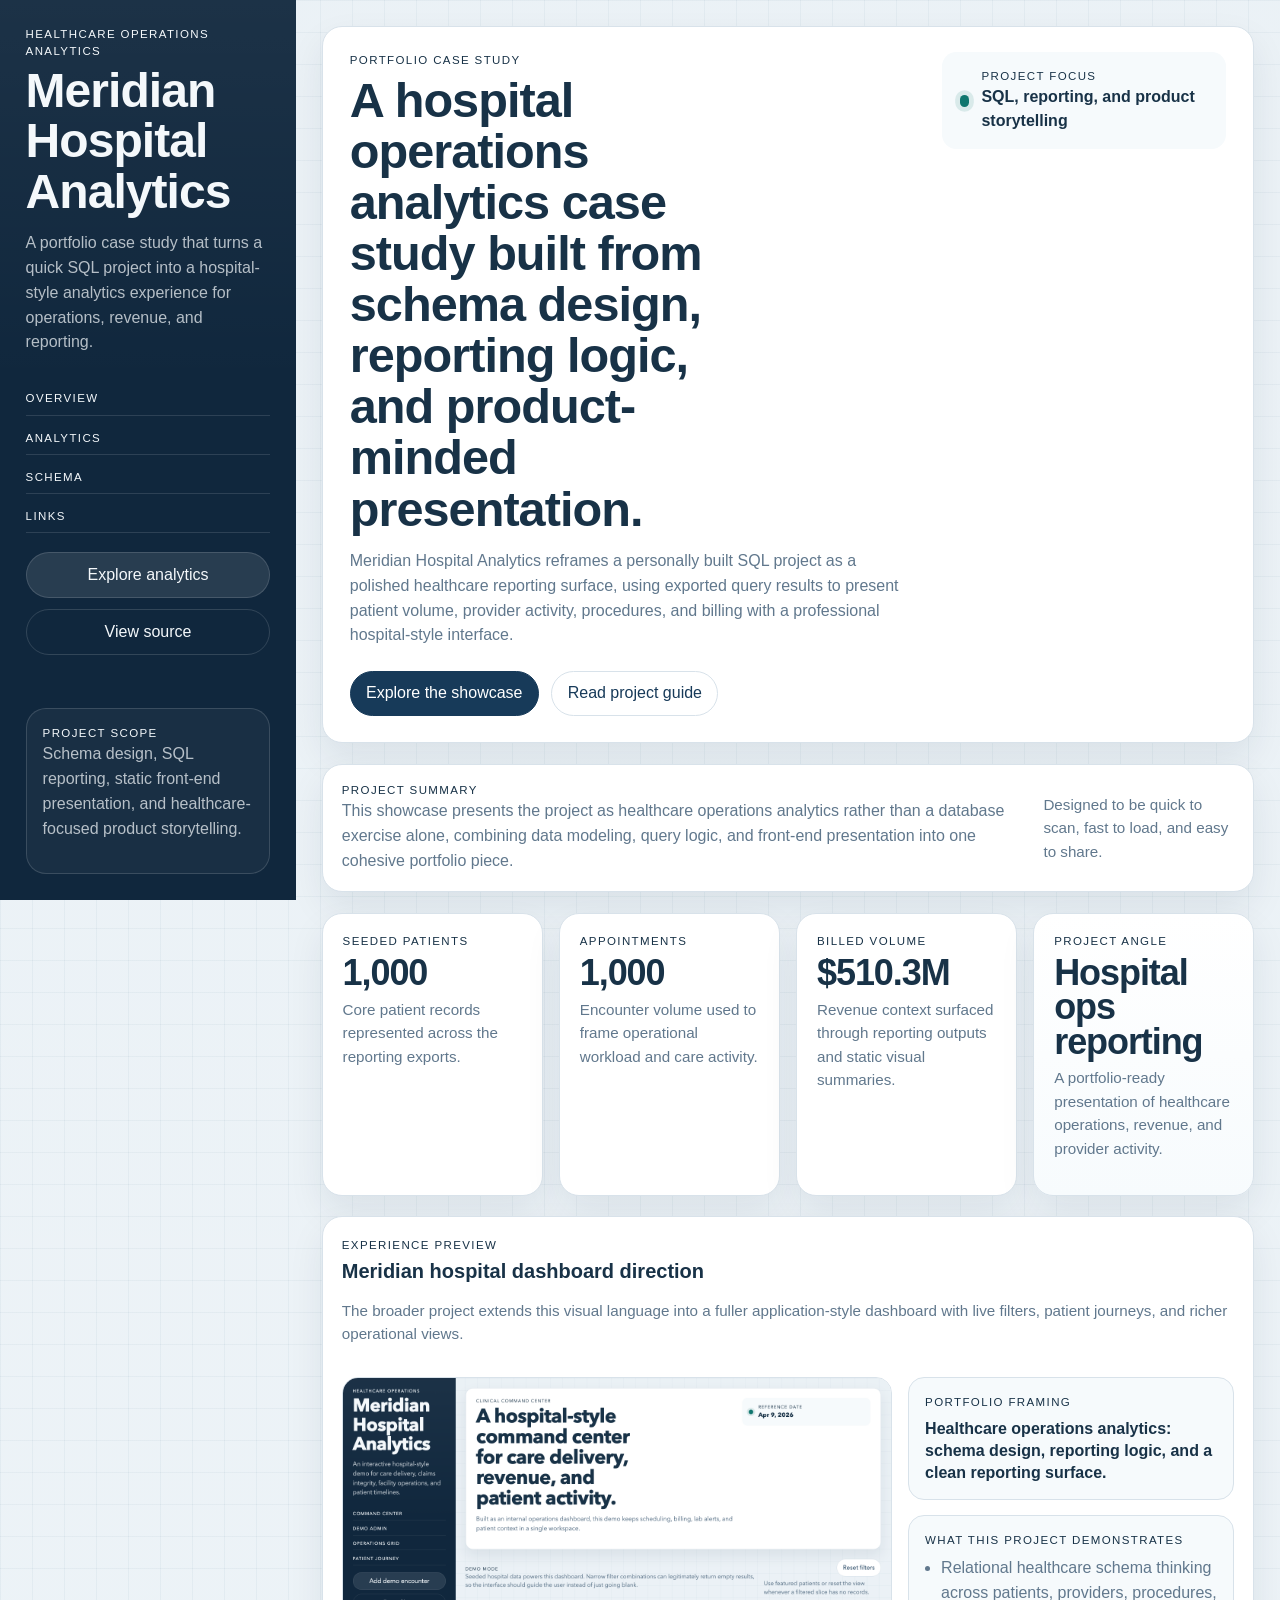
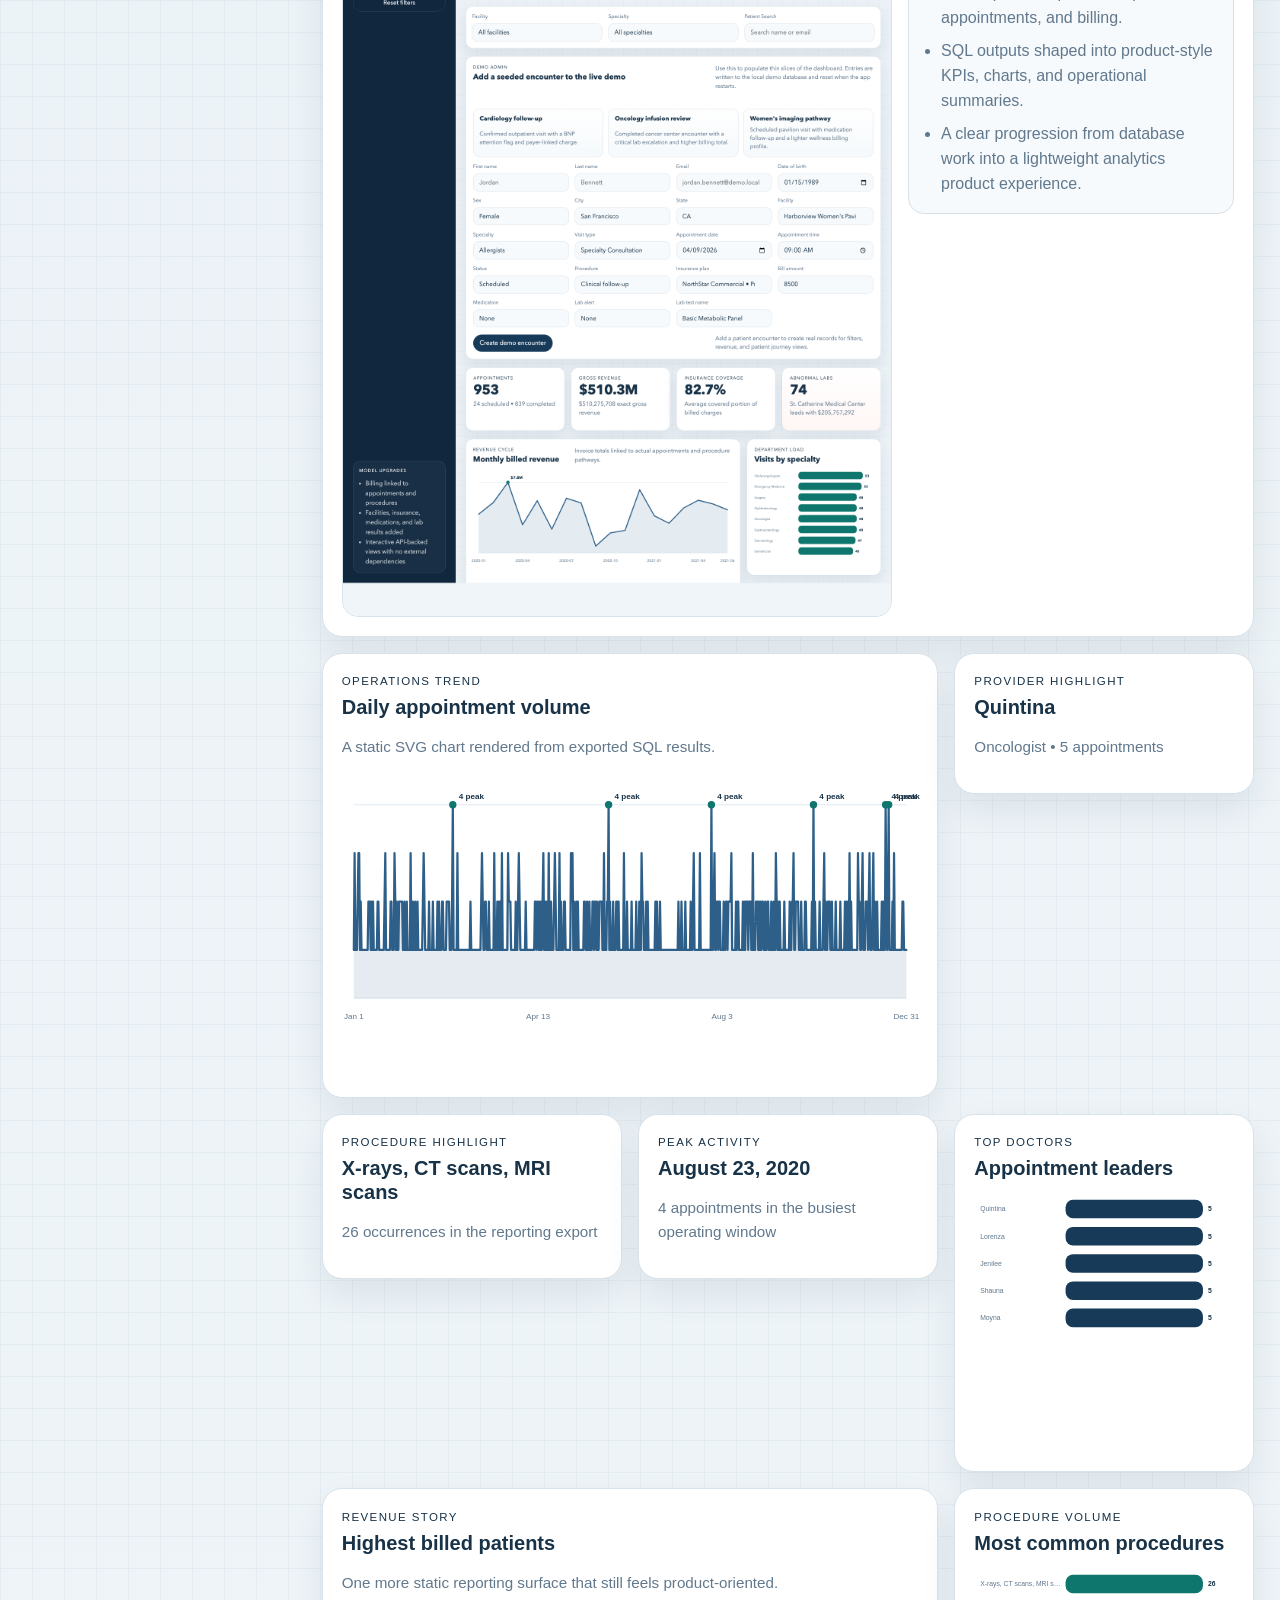
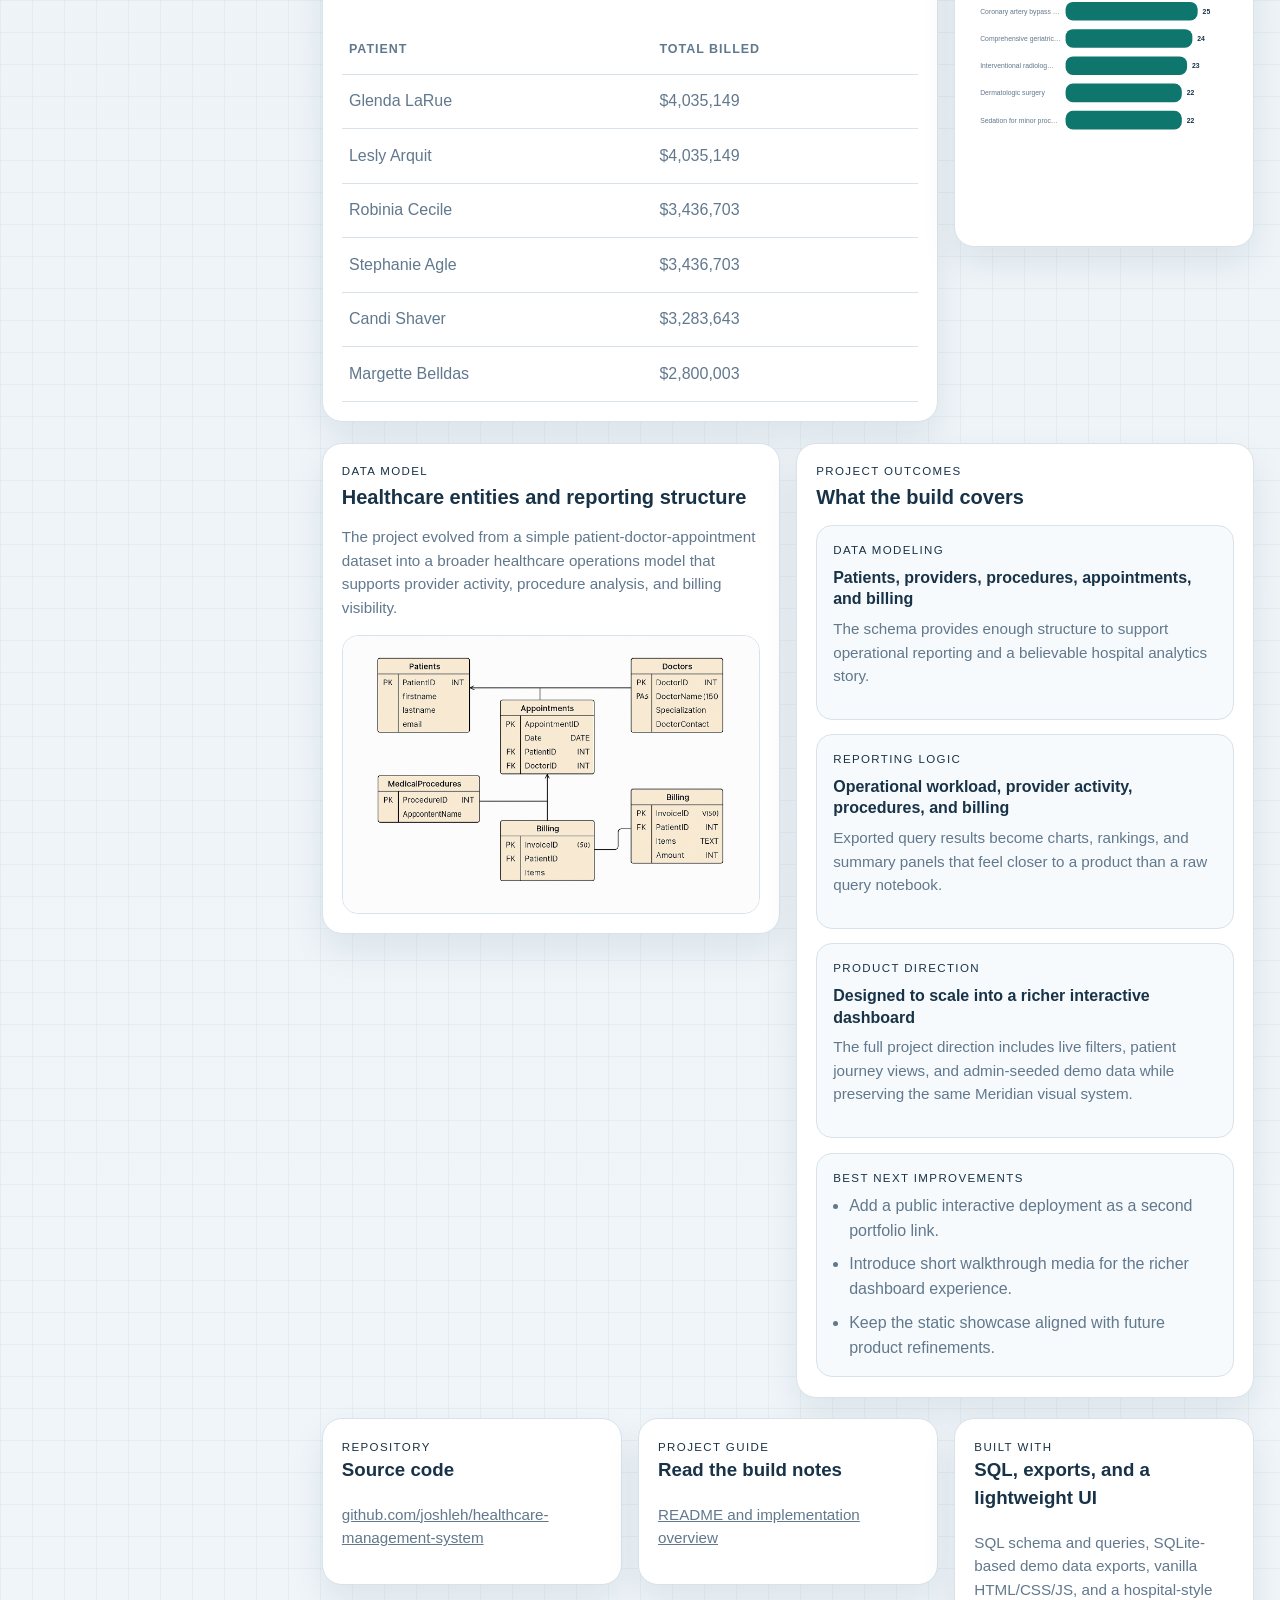
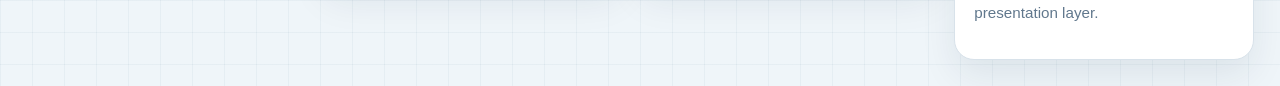
==== commit d9fd65a9: "Refine Pages copy for portfolio viewers" ====
--- a/docs/index.html
+++ b/docs/index.html
@@ -3,10 +3,10 @@
   <head>
     <meta charset="UTF-8" />
     <meta name="viewport" content="width=device-width, initial-scale=1.0" />
-    <title>Meridian Hospital Analytics | Static Portfolio Showcase</title>
+    <title>Meridian Hospital Analytics | Healthcare Operations Case Study</title>
     <meta
       name="description"
-      content="A GitHub Pages-ready hospital analytics showcase that mirrors the Meridian portfolio demo with static charts, schema context, and deployment guidance."
+      content="A healthcare operations analytics case study showcasing schema design, reporting logic, and a polished hospital-style reporting surface."
     />
     <link rel="stylesheet" href="./styles.css" />
   </head>
@@ -15,10 +15,10 @@
       <aside class="sidebar">
         <div class="sidebar-main">
           <div>
-            <p class="sidebar-kicker">Static Portfolio Edition</p>
+            <p class="sidebar-kicker">Healthcare Operations Analytics</p>
             <h1>Meridian Hospital Analytics</h1>
             <p class="sidebar-copy">
-              A fast GitHub Pages showcase for the hospital analytics project, styled to match the interactive Meridian dashboard while staying free to host.
+              A portfolio case study that turns a quick SQL project into a hospital-style analytics experience for operations, revenue, and reporting.
             </p>
           </div>
 
@@ -26,27 +26,27 @@
             <a href="#overview">Overview</a>
             <a href="#analytics">Analytics</a>
             <a href="#schema">Schema</a>
-            <a href="#roadmap">Deployment</a>
+            <a href="#links">Links</a>
           </nav>
 
           <div class="sidebar-actions">
-            <a class="sidebar-button" href="#analytics">View showcase</a>
+            <a class="sidebar-button" href="#analytics">Explore analytics</a>
             <a
               class="sidebar-button sidebar-button-secondary"
-              href="https://github.com/joshleh/healthcare-management-system#readme"
+              href="https://github.com/joshleh/healthcare-management-system"
               target="_blank"
               rel="noreferrer"
             >
-              Read project guide
+              View source
             </a>
           </div>
         </div>
 
         <div class="sidebar-footer">
           <div class="sidebar-panel">
-            <p class="panel-label">Pages source</p>
+            <p class="panel-label">Project scope</p>
             <p class="sidebar-copy">
-              GitHub Pages should publish the <code>docs/</code> folder from the <code>main</code> branch.
+              Schema design, SQL reporting, static front-end presentation, and healthcare-focused product storytelling.
             </p>
           </div>
         </div>
@@ -55,36 +55,36 @@
       <main class="workspace">
         <header class="workspace-header" id="overview">
           <div>
-            <p class="eyebrow">Hospital Portfolio Showcase</p>
-            <h2>The static Meridian site now matches the hospital analytics product direction.</h2>
+            <p class="eyebrow">Portfolio Case Study</p>
+            <h2>A hospital operations analytics case study built from schema design, reporting logic, and product-minded presentation.</h2>
             <p class="header-copy">
-              This Pages version keeps the hospital look, portfolio framing, and reporting story intact while using static exports for instant load and zero backend hosting.
+              Meridian Hospital Analytics reframes a personally built SQL project as a polished healthcare reporting surface, using exported query results to present patient volume, provider activity, procedures, and billing with a professional hospital-style interface.
             </p>
             <div class="hero-actions">
               <a class="ghost-button primary-button" href="#analytics">Explore the showcase</a>
-              <a class="ghost-button" href="#roadmap">See deployment plan</a>
+              <a class="ghost-button" href="https://github.com/joshleh/healthcare-management-system#readme" target="_blank" rel="noreferrer">Read project guide</a>
             </div>
           </div>
 
           <div class="status-card">
             <span class="status-dot"></span>
             <div>
-              <p class="panel-label">Static deployment</p>
-              <strong>Publish from <code>main/docs</code></strong>
+              <p class="panel-label">Project focus</p>
+              <strong>SQL, reporting, and product storytelling</strong>
             </div>
           </div>
         </header>
 
         <section class="toolbar">
           <div class="toolbar-note">
-            <p class="panel-label">Why this version exists</p>
+            <p class="panel-label">Project summary</p>
             <p>
-              The interactive Python dashboard is still the richer product demo, but this Pages version gives you a fast, public portfolio link that visually matches the same Meridian hospital identity.
+              This showcase presents the project as healthcare operations analytics rather than a database exercise alone, combining data modeling, query logic, and front-end presentation into one cohesive portfolio piece.
             </p>
           </div>
 
           <div class="toolbar-actions">
-            <p class="toolbar-meta">Best split: static first-click showcase now, interactive public host next.</p>
+            <p class="toolbar-meta">Designed to be quick to scan, fast to load, and easy to share.</p>
           </div>
         </section>
 
@@ -92,25 +92,25 @@
           <article class="metric-card">
             <p class="metric-label">Seeded patients</p>
             <h3 id="metric-patients">--</h3>
-            <p class="metric-detail">Portfolio dataset size represented in the exported SQL results.</p>
+            <p class="metric-detail">Core patient records represented across the reporting exports.</p>
           </article>
 
           <article class="metric-card">
             <p class="metric-label">Appointments</p>
             <h3 id="metric-appointments">--</h3>
-            <p class="metric-detail">Encounter volume used to tell the care-operations story.</p>
+            <p class="metric-detail">Encounter volume used to frame operational workload and care activity.</p>
           </article>
 
           <article class="metric-card">
             <p class="metric-label">Billed volume</p>
             <h3 id="metric-billing">--</h3>
-            <p class="metric-detail">Static Pages-ready KPI taken from exported reporting outputs.</p>
+            <p class="metric-detail">Revenue context surfaced through reporting outputs and static visual summaries.</p>
           </article>
 
           <article class="metric-card metric-accent">
-            <p class="metric-label">Interactive app</p>
-            <h3>Local Python demo</h3>
-            <p class="metric-detail">Use this site for the portfolio link, then add the live app as a second URL later.</p>
+            <p class="metric-label">Project angle</p>
+            <h3>Hospital ops reporting</h3>
+            <p class="metric-detail">A portfolio-ready presentation of healthcare operations, revenue, and provider activity.</p>
           </article>
         </section>
 
@@ -118,11 +118,11 @@
           <article class="panel panel-full preview-panel">
             <div class="panel-head">
               <div>
-                <p class="panel-label">Meridian Preview</p>
-                <h3>Static Pages site, same hospital product direction</h3>
+                <p class="panel-label">Experience Preview</p>
+                <h3>Meridian hospital dashboard direction</h3>
               </div>
               <p class="panel-copy">
-                This screenshot comes from the richer local dashboard and anchors the Pages version to the same Meridian visual system.
+                The broader project extends this visual language into a fuller application-style dashboard with live filters, patient journeys, and richer operational views.
               </p>
             </div>
 
@@ -135,16 +135,16 @@
 
               <div class="content-stack">
                 <div class="snapshot-card">
-                  <p class="panel-label">Static showcase angle</p>
+                  <p class="panel-label">Portfolio framing</p>
                   <strong>Healthcare operations analytics: schema design, reporting logic, and a clean reporting surface.</strong>
                 </div>
 
                 <div class="snapshot-card">
-                  <p class="panel-label">What this Pages version proves</p>
+                  <p class="panel-label">What this project demonstrates</p>
                   <ul class="bullet-list">
-                    <li>The project has a professional healthcare-facing visual identity.</li>
-                    <li>The SQL outputs can be presented like a lightweight product surface.</li>
-                    <li>The public portfolio link can stay fast even before the interactive app is hosted.</li>
+                    <li>Relational healthcare schema thinking across patients, providers, procedures, appointments, and billing.</li>
+                    <li>SQL outputs shaped into product-style KPIs, charts, and operational summaries.</li>
+                    <li>A clear progression from database work into a lightweight analytics product experience.</li>
                   </ul>
                 </div>
               </div>
@@ -165,6 +165,36 @@
           <article class="panel">
             <div class="panel-head">
               <div>
+                <p class="panel-label">Provider Highlight</p>
+                <h3 id="top-doctor">Loading...</h3>
+              </div>
+            </div>
+            <p id="top-doctor-detail" class="panel-copy"></p>
+          </article>
+
+          <article class="panel">
+            <div class="panel-head">
+              <div>
+                <p class="panel-label">Procedure Highlight</p>
+                <h3 id="top-procedure">Loading...</h3>
+              </div>
+            </div>
+            <p id="top-procedure-detail" class="panel-copy"></p>
+          </article>
+
+          <article class="panel">
+            <div class="panel-head">
+              <div>
+                <p class="panel-label">Peak Activity</p>
+                <h3 id="busiest-day">Loading...</h3>
+              </div>
+            </div>
+            <p id="busiest-day-detail" class="panel-copy"></p>
+          </article>
+
+          <article class="panel">
+            <div class="panel-head">
+              <div>
                 <p class="panel-label">Top Doctors</p>
                 <h3>Appointment leaders</h3>
               </div>
@@ -172,36 +202,6 @@
             <div id="doctors-chart" class="chart-host compact"></div>
           </article>
 
-          <article class="panel">
-            <div class="panel-head">
-              <div>
-                <p class="panel-label">Snapshot</p>
-                <h3 id="top-doctor">Loading...</h3>
-              </div>
-            </div>
-            <p id="top-doctor-detail" class="panel-copy"></p>
-          </article>
-
-          <article class="panel">
-            <div class="panel-head">
-              <div>
-                <p class="panel-label">Procedure Mix</p>
-                <h3 id="top-procedure">Loading...</h3>
-              </div>
-            </div>
-            <p id="top-procedure-detail" class="panel-copy"></p>
-          </article>
-
-          <article class="panel">
-            <div class="panel-head">
-              <div>
-                <p class="panel-label">Peak Day</p>
-                <h3 id="busiest-day">Loading...</h3>
-              </div>
-            </div>
-            <p id="busiest-day-detail" class="panel-copy"></p>
-          </article>
-
           <article class="panel panel-wide">
             <div class="panel-head">
               <div>
@@ -233,7 +233,7 @@
               </div>
             </div>
             <p class="panel-copy">
-              Even in static form, the project still showcases schema thinking across patients, doctors, appointments, procedures, and billing.
+              The project evolved from a simple patient-doctor-appointment dataset into a broader healthcare operations model that supports provider activity, procedure analysis, and billing visibility.
             </p>
             <img
               class="schema-image"
@@ -242,57 +242,55 @@
             />
           </article>
 
-          <article class="panel" id="roadmap">
-            <div class="panel-head">
-              <div>
-                <p class="panel-label">Deployment Plan</p>
-                <h3>Fast portfolio link first, interactive host second</h3>
+          <article class="panel">
+            <div class="panel-head">
+              <div>
+                <p class="panel-label">Project Outcomes</p>
+                <h3>What the build covers</h3>
               </div>
             </div>
 
             <div class="content-stack">
               <div class="snapshot-card">
-                <p class="panel-label">GitHub Pages</p>
-                <strong>Main portfolio button</strong>
+                <p class="panel-label">Data modeling</p>
+                <strong>Patients, providers, procedures, appointments, and billing</strong>
                 <p class="panel-copy">
-                  Use <code>main/docs</code> for the instant public showcase. This is the link you want employers or recruiters to hit first.
+                  The schema provides enough structure to support operational reporting and a believable hospital analytics story.
                 </p>
               </div>
 
               <div class="snapshot-card">
-                <p class="panel-label">Interactive app later</p>
-                <strong>Secondary product demo</strong>
+                <p class="panel-label">Reporting logic</p>
+                <strong>Operational workload, provider activity, procedures, and billing</strong>
                 <p class="panel-copy">
-                  The Python dashboard remains the richer experience for live filters, patient journeys, and demo-admin data entry once you host it separately.
+                  Exported query results become charts, rankings, and summary panels that feel closer to a product than a raw query notebook.
+                </p>
+              </div>
+
+              <div class="snapshot-card">
+                <p class="panel-label">Product direction</p>
+                <strong>Designed to scale into a richer interactive dashboard</strong>
+                <p class="panel-copy">
+                  The full project direction includes live filters, patient journey views, and admin-seeded demo data while preserving the same Meridian visual system.
                 </p>
               </div>
 
               <div class="snapshot-card">
                 <p class="panel-label">Best next improvements</p>
                 <ul class="bullet-list">
-                  <li>Host the Python dashboard as the secondary live link.</li>
-                  <li>Add one short GIF or walkthrough clip to the repo and portfolio site.</li>
-                  <li>Keep the static Pages site visually aligned with future dashboard updates.</li>
+                  <li>Add a public interactive deployment as a second portfolio link.</li>
+                  <li>Introduce short walkthrough media for the richer dashboard experience.</li>
+                  <li>Keep the static showcase aligned with future product refinements.</li>
                 </ul>
               </div>
             </div>
           </article>
         </section>
 
-        <section class="deployment-grid">
-          <article class="panel">
-            <p class="panel-label">Public URL</p>
-            <h3>GitHub Pages showcase</h3>
-            <p class="panel-copy">
-              <a href="https://joshleh.github.io/healthcare-management-system/" target="_blank" rel="noreferrer">
-                https://joshleh.github.io/healthcare-management-system/
-              </a>
-            </p>
-          </article>
-
+        <section class="deployment-grid" id="links">
           <article class="panel">
             <p class="panel-label">Repository</p>
-            <h3>Source and README</h3>
+            <h3>Source code</h3>
             <p class="panel-copy">
               <a href="https://github.com/joshleh/healthcare-management-system" target="_blank" rel="noreferrer">
                 github.com/joshleh/healthcare-management-system
@@ -301,9 +299,19 @@
           </article>
 
           <article class="panel">
-            <p class="panel-label">Hosting split</p>
-            <h3>Static first, interactive next</h3>
-            <p class="panel-copy">Use this polished static site for the first impression and add the live backend app as a second link afterward.</p>
+            <p class="panel-label">Project guide</p>
+            <h3>Read the build notes</h3>
+            <p class="panel-copy">
+              <a href="https://github.com/joshleh/healthcare-management-system#readme" target="_blank" rel="noreferrer">
+                README and implementation overview
+              </a>
+            </p>
+          </article>
+
+          <article class="panel">
+            <p class="panel-label">Built with</p>
+            <h3>SQL, exports, and a lightweight UI</h3>
+            <p class="panel-copy">SQL schema and queries, SQLite-based demo data exports, vanilla HTML/CSS/JS, and a hospital-style presentation layer.</p>
           </article>
         </section>
       </main>
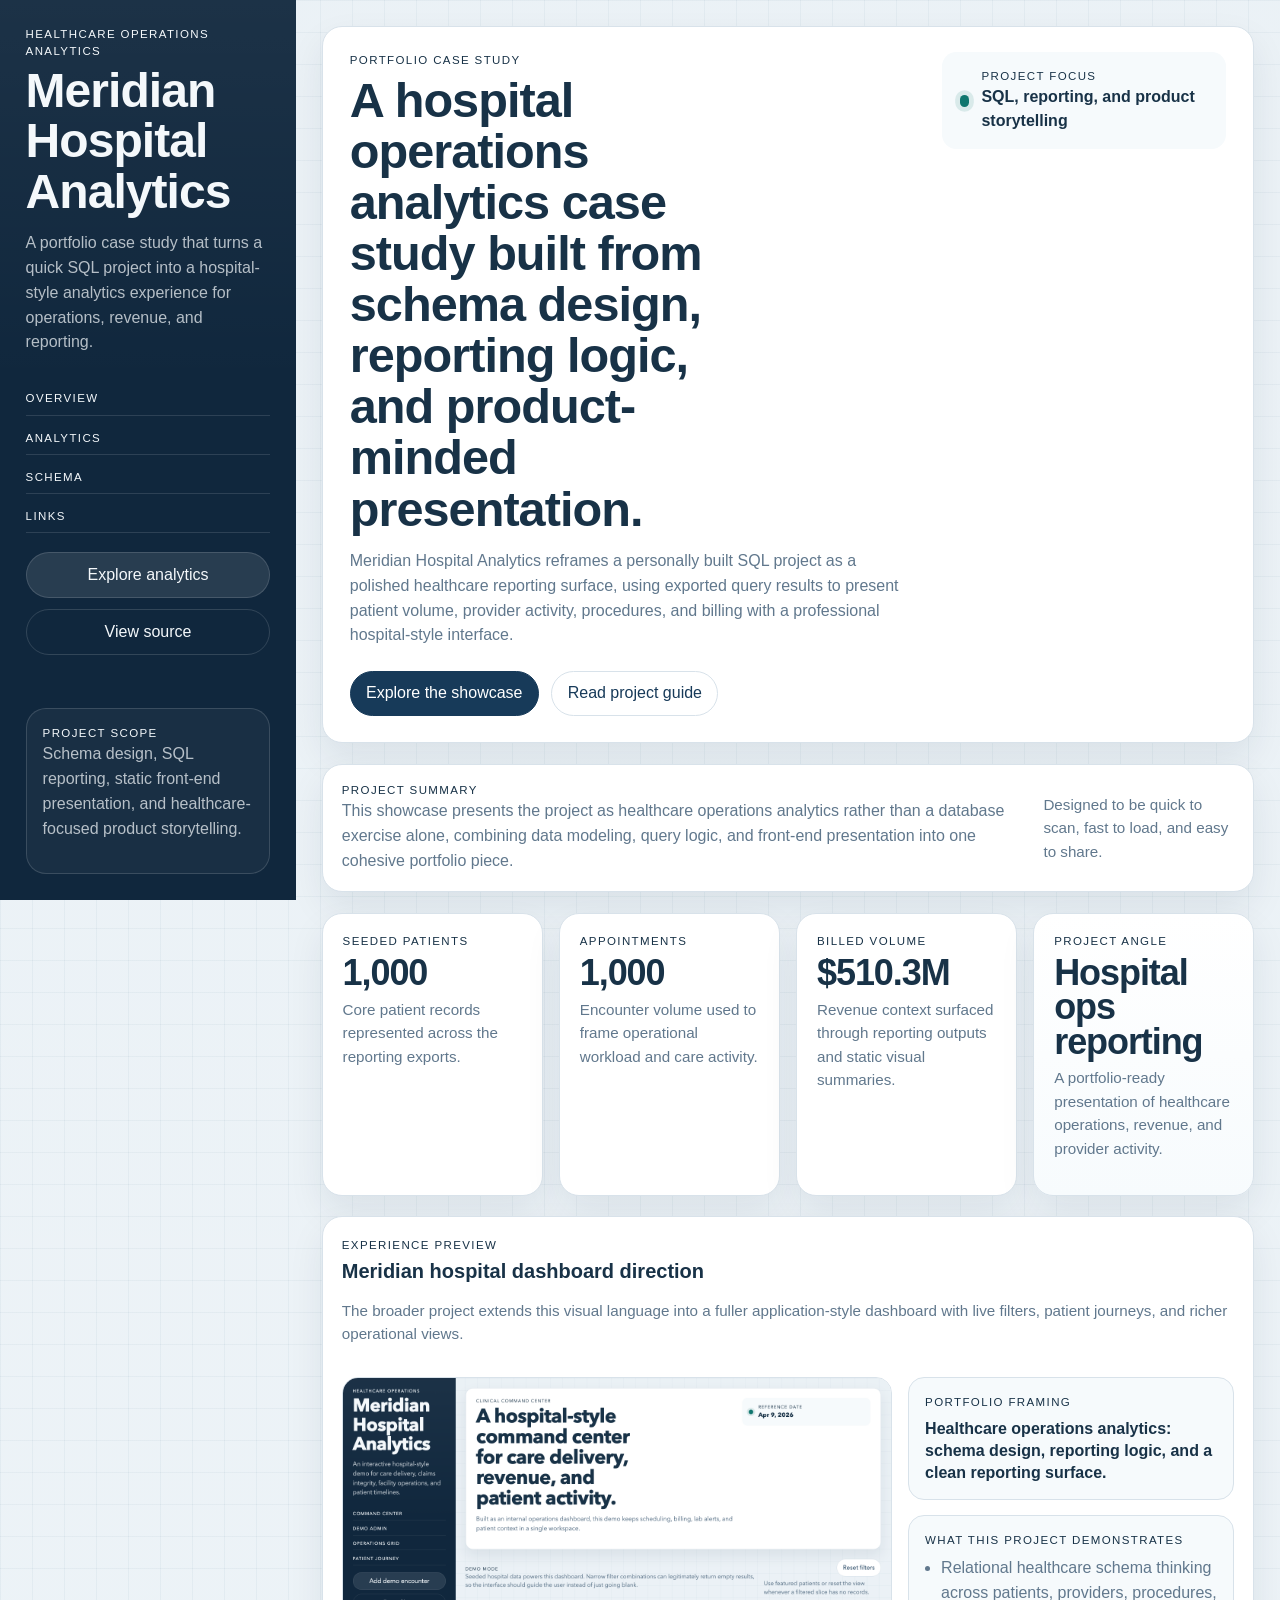
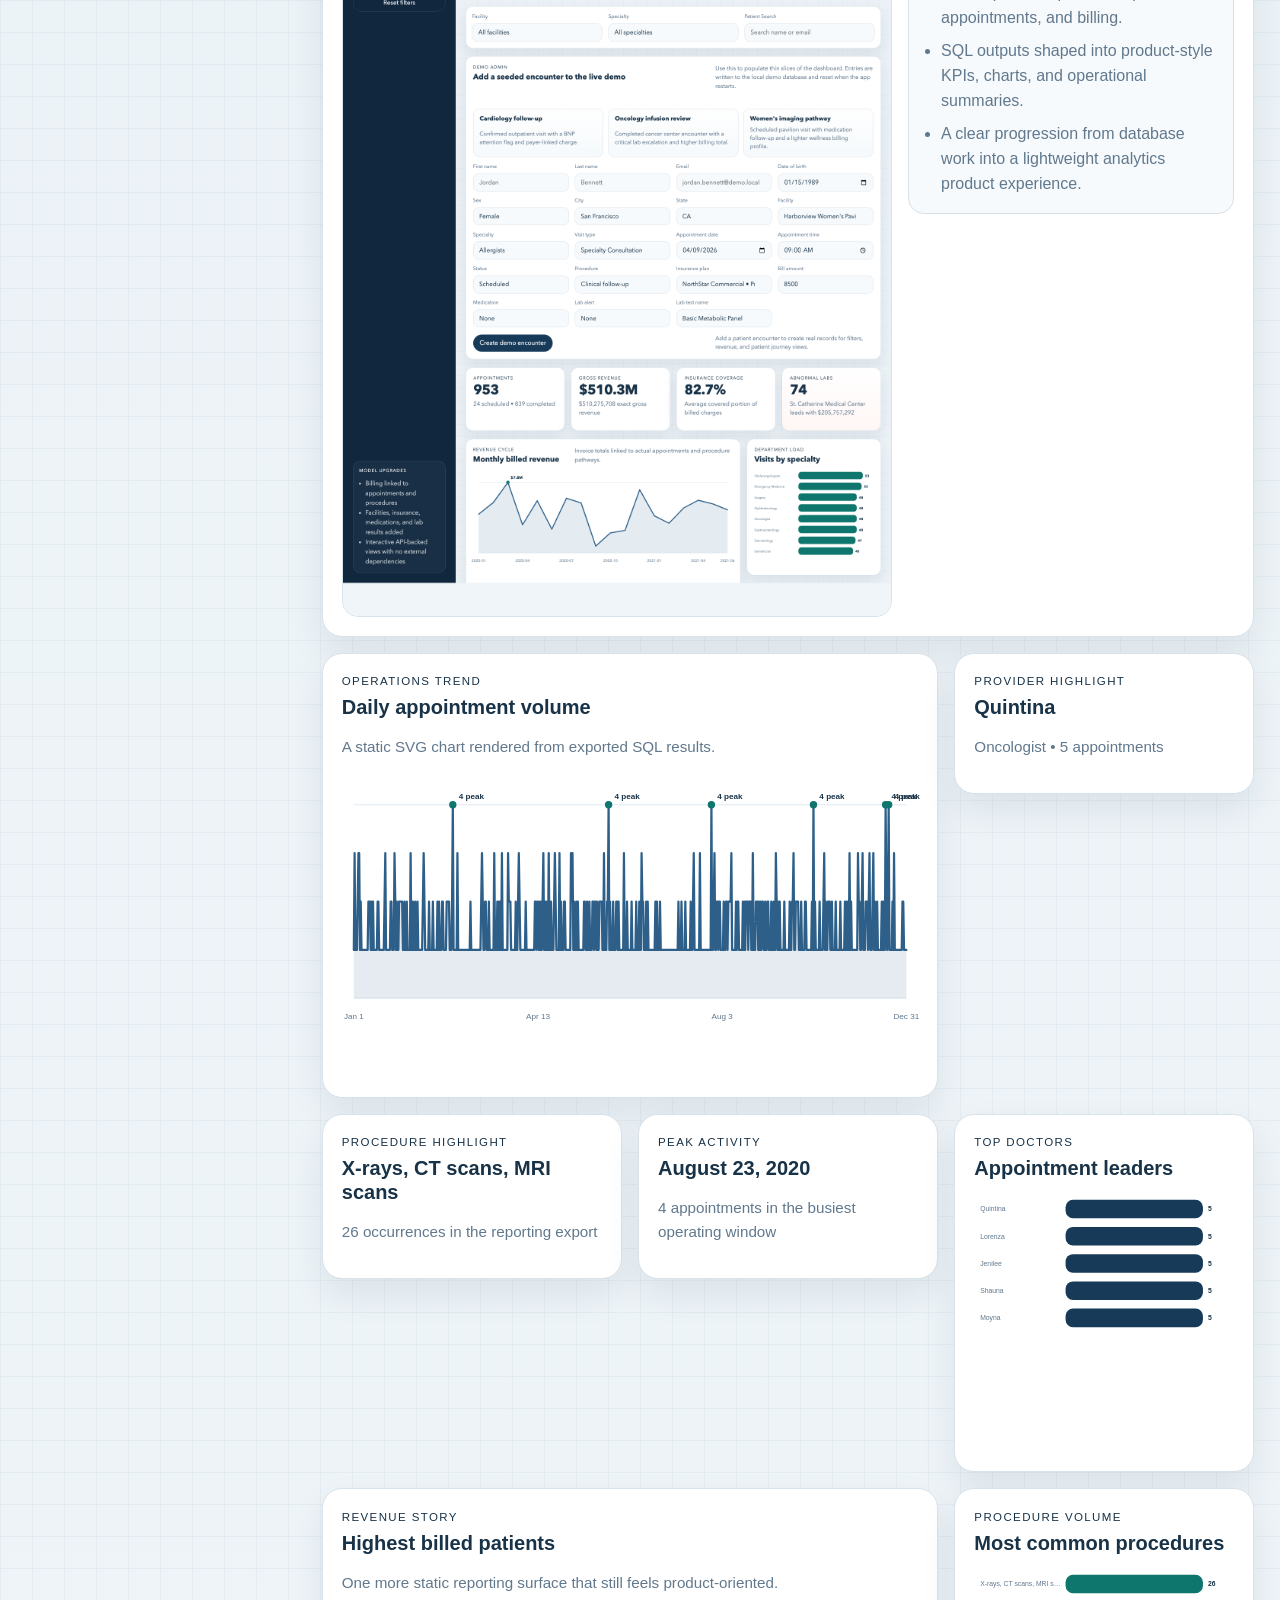
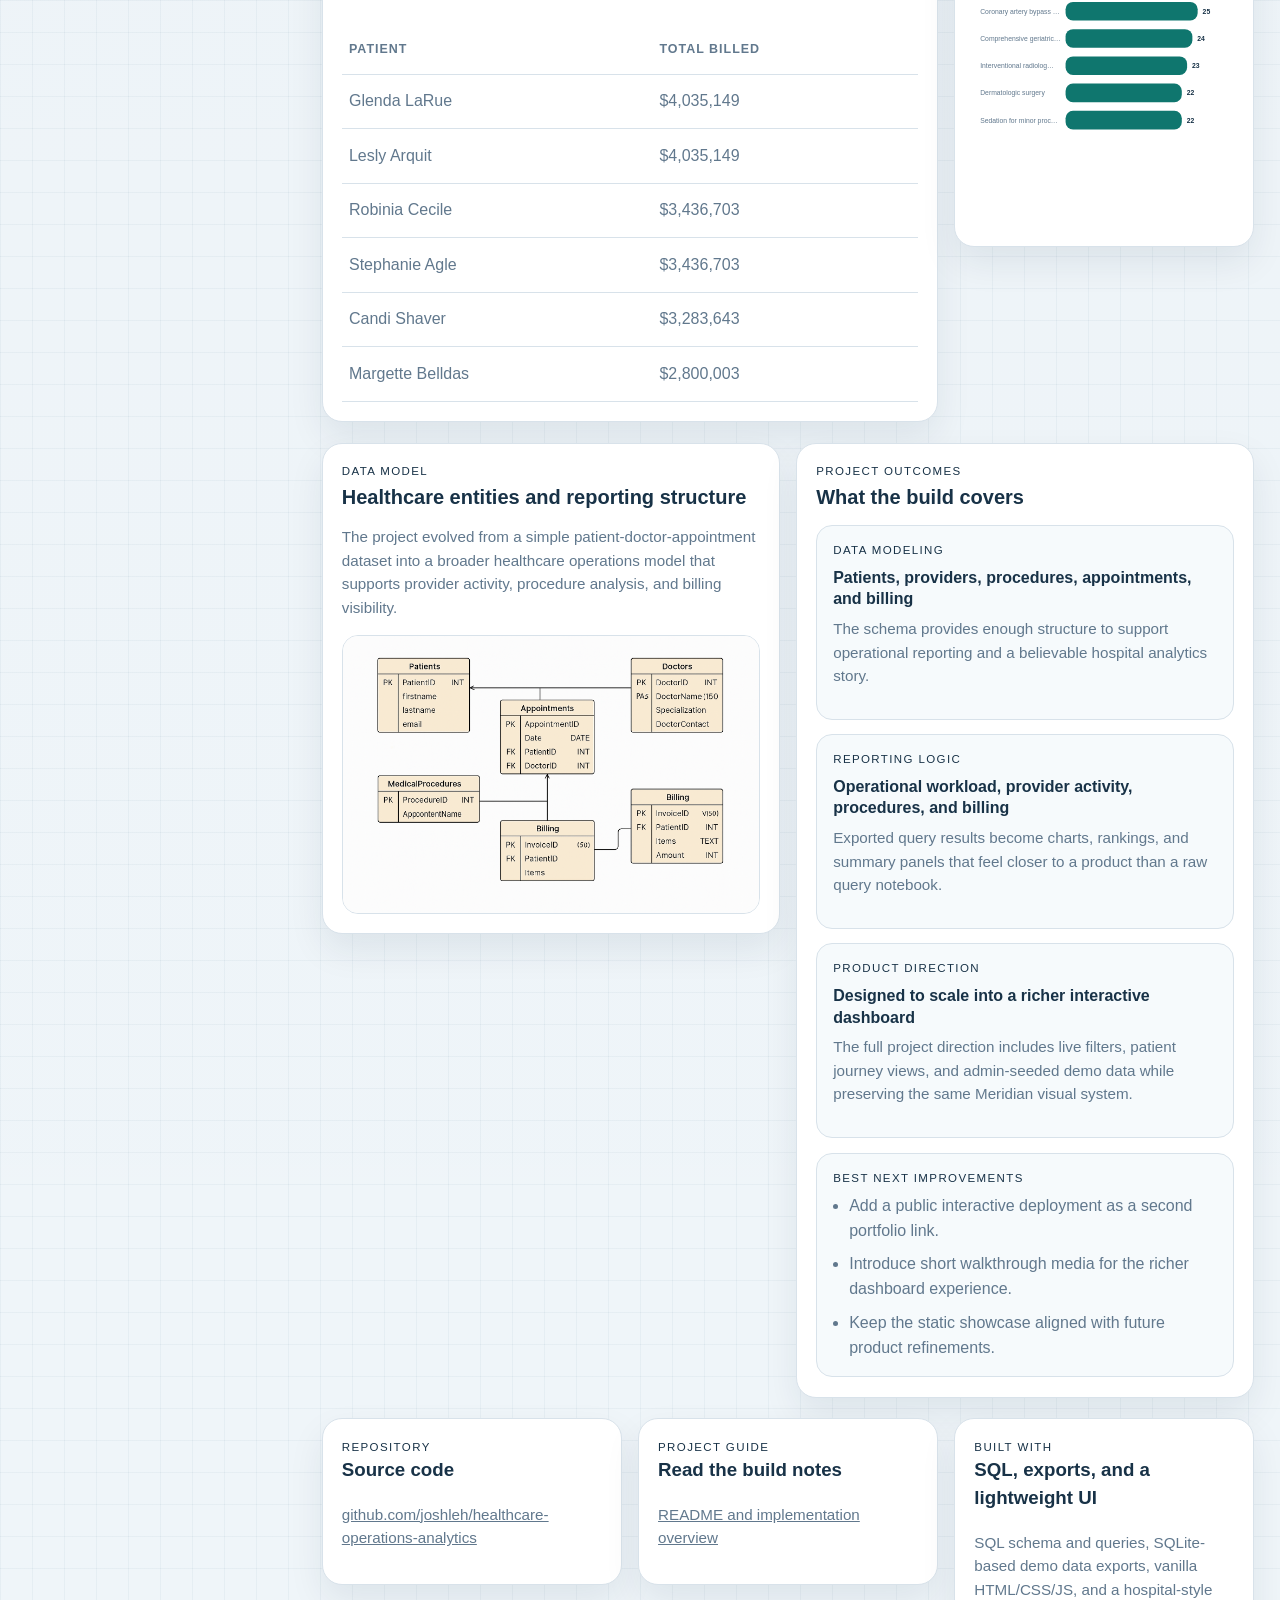
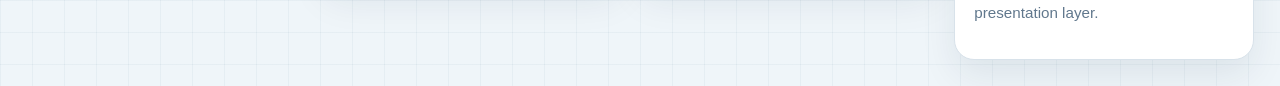
==== commit 372aa672: "Align project identity with analytics case study" ====
--- a/docs/index.html
+++ b/docs/index.html
@@ -33,7 +33,7 @@
             <a class="sidebar-button" href="#analytics">Explore analytics</a>
             <a
               class="sidebar-button sidebar-button-secondary"
-              href="https://github.com/joshleh/healthcare-management-system"
+              href="https://github.com/joshleh/healthcare-operations-analytics"
               target="_blank"
               rel="noreferrer"
             >
@@ -62,7 +62,7 @@
             </p>
             <div class="hero-actions">
               <a class="ghost-button primary-button" href="#analytics">Explore the showcase</a>
-              <a class="ghost-button" href="https://github.com/joshleh/healthcare-management-system#readme" target="_blank" rel="noreferrer">Read project guide</a>
+              <a class="ghost-button" href="https://github.com/joshleh/healthcare-operations-analytics#readme" target="_blank" rel="noreferrer">Read project guide</a>
             </div>
           </div>
 
@@ -292,8 +292,8 @@
             <p class="panel-label">Repository</p>
             <h3>Source code</h3>
             <p class="panel-copy">
-              <a href="https://github.com/joshleh/healthcare-management-system" target="_blank" rel="noreferrer">
-                github.com/joshleh/healthcare-management-system
+              <a href="https://github.com/joshleh/healthcare-operations-analytics" target="_blank" rel="noreferrer">
+                github.com/joshleh/healthcare-operations-analytics
               </a>
             </p>
           </article>
@@ -302,7 +302,7 @@
             <p class="panel-label">Project guide</p>
             <h3>Read the build notes</h3>
             <p class="panel-copy">
-              <a href="https://github.com/joshleh/healthcare-management-system#readme" target="_blank" rel="noreferrer">
+              <a href="https://github.com/joshleh/healthcare-operations-analytics#readme" target="_blank" rel="noreferrer">
                 README and implementation overview
               </a>
             </p>
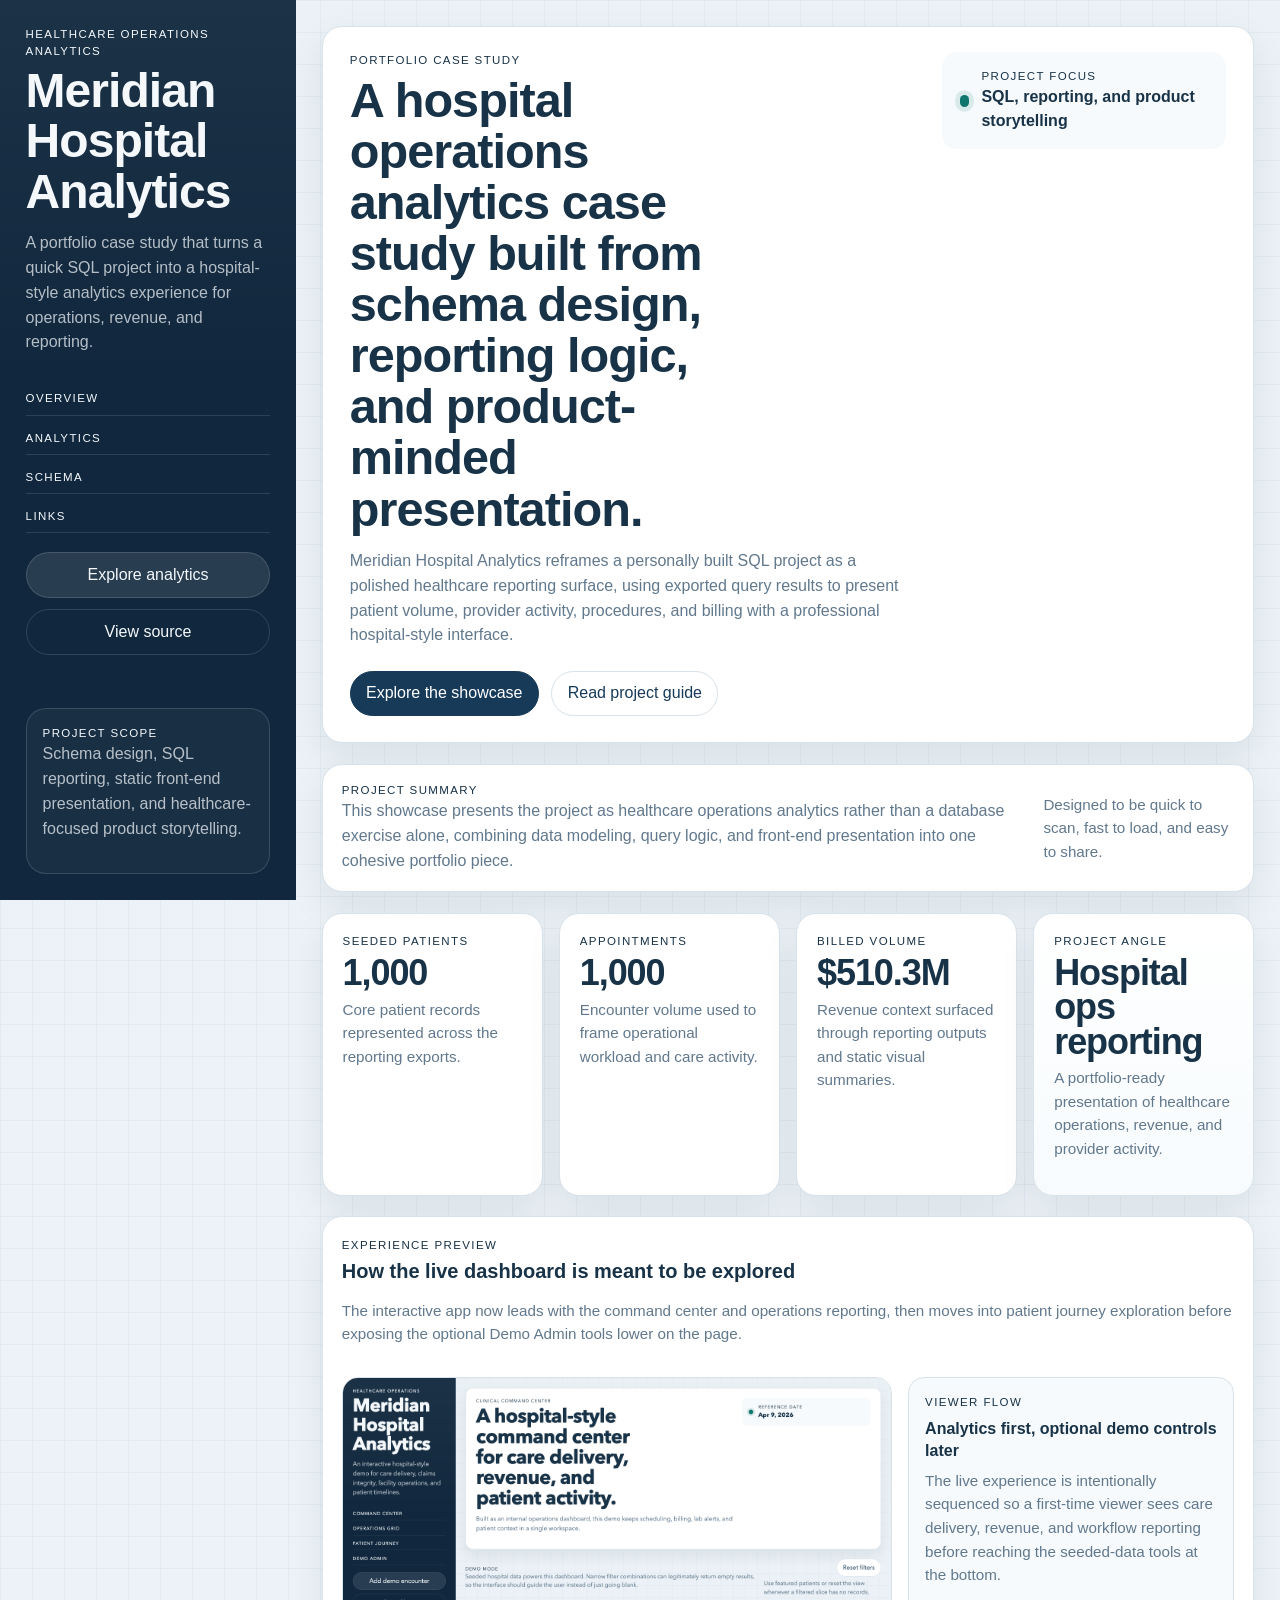
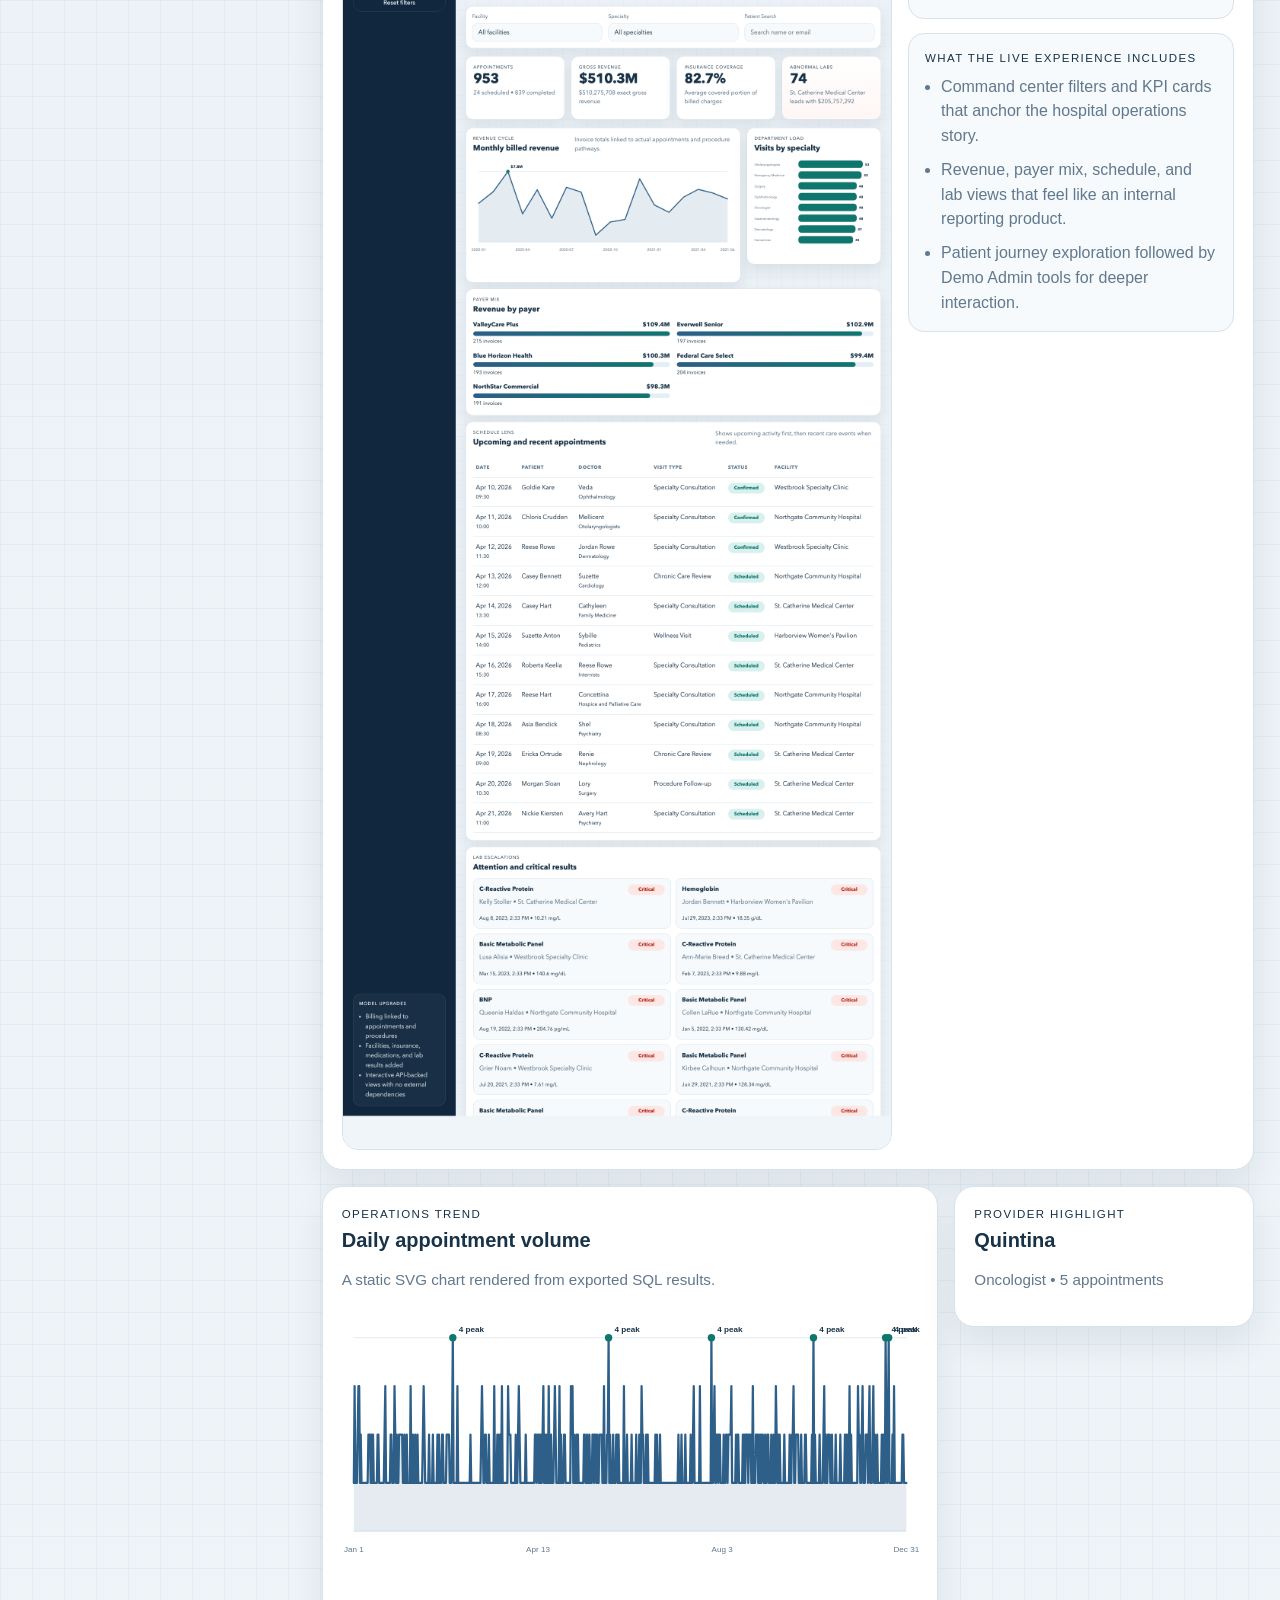
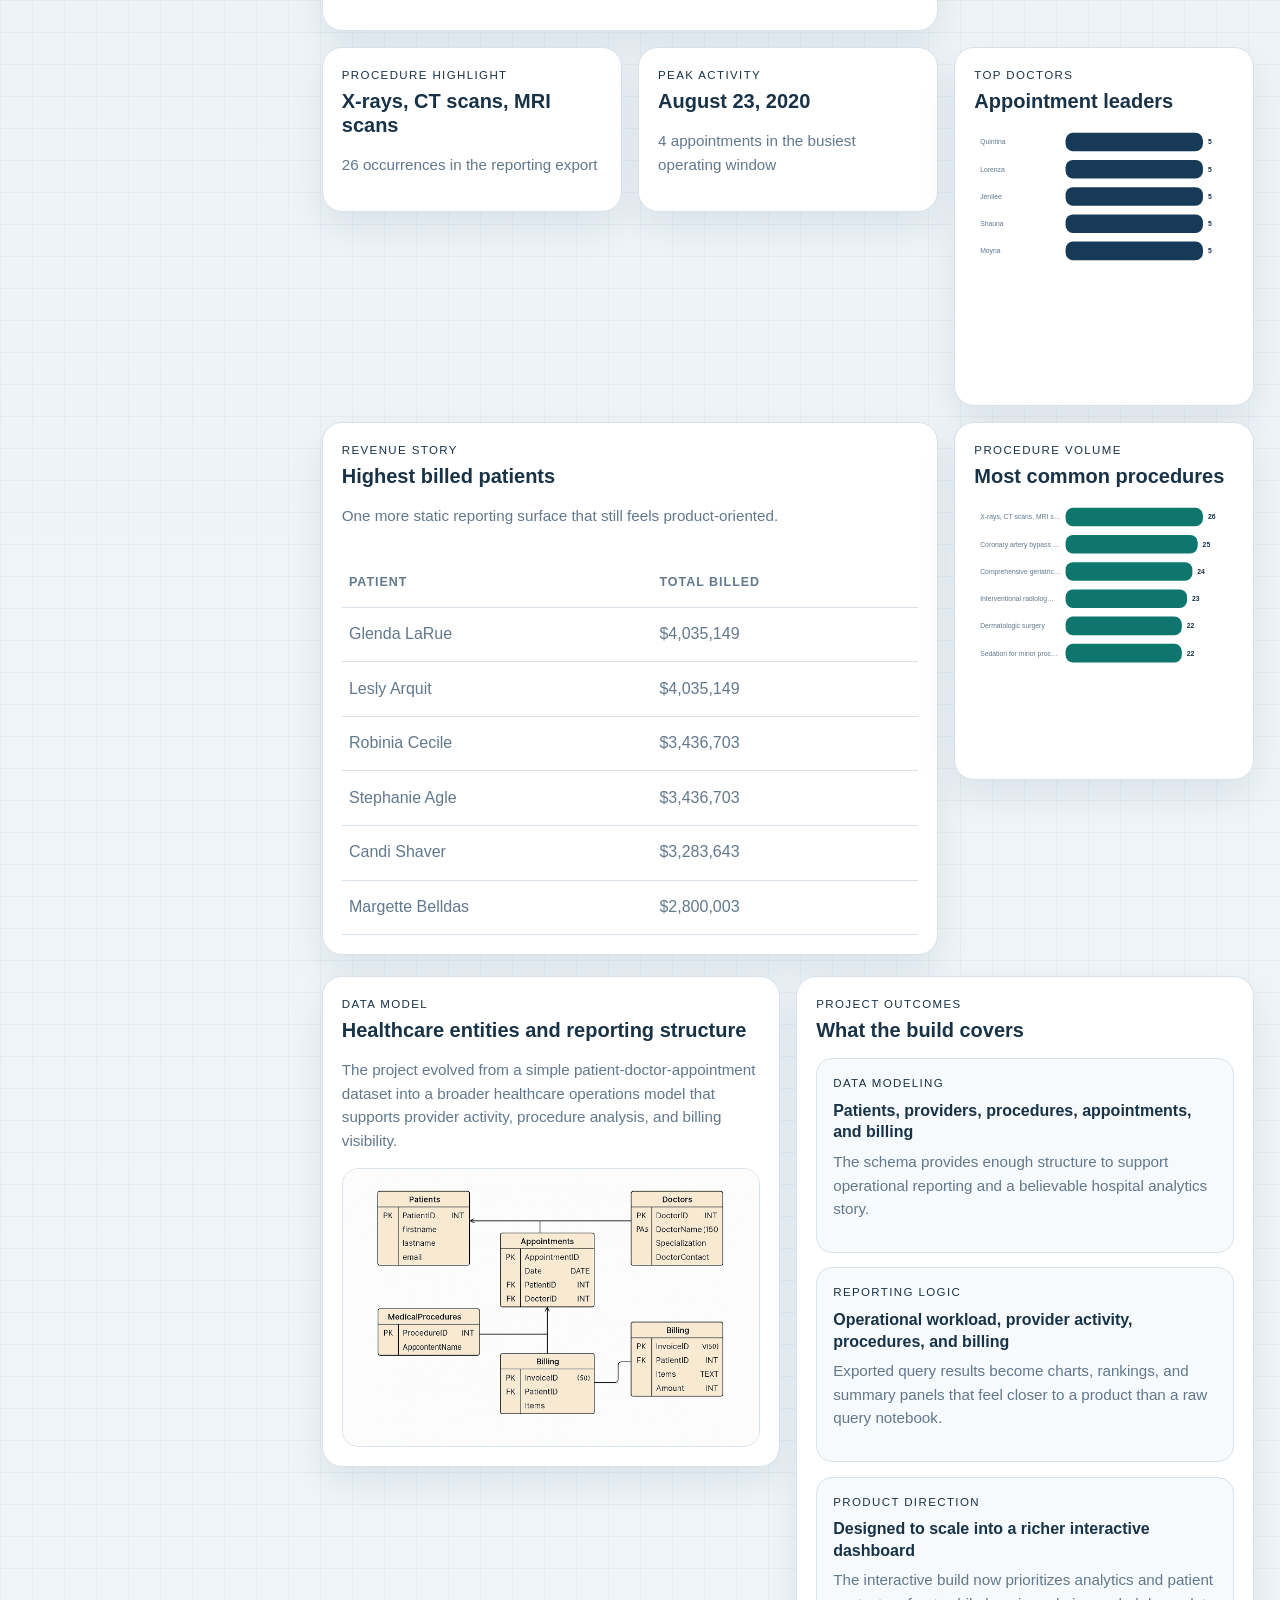
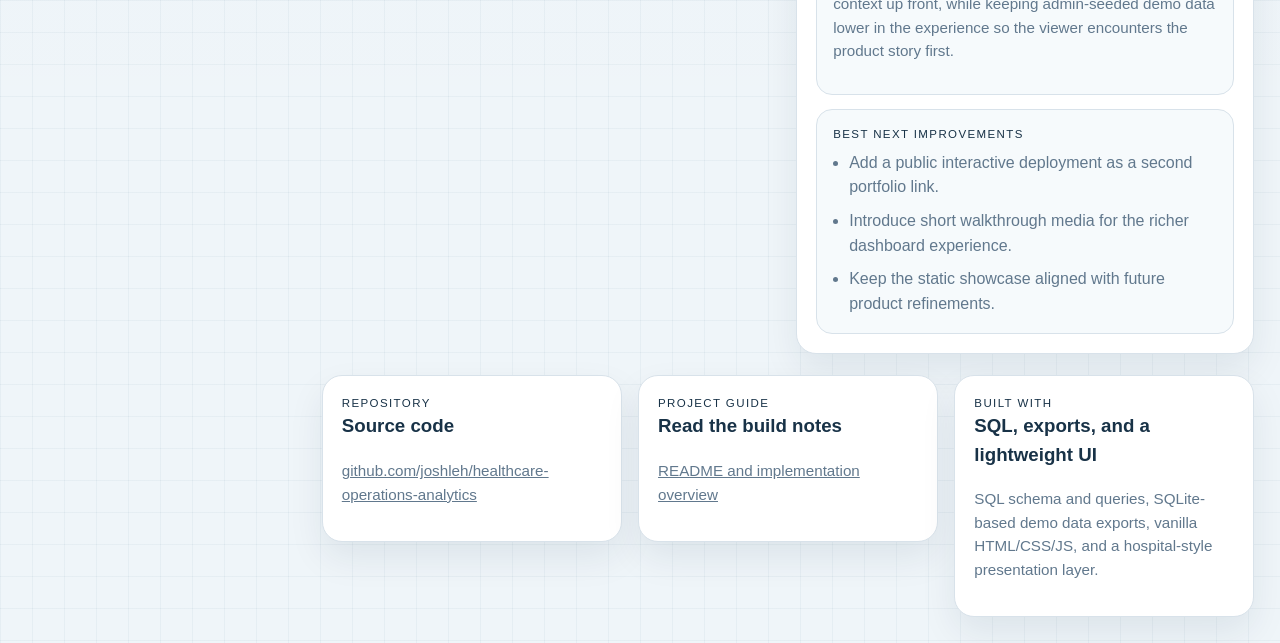
==== commit 45a6bb84: "Refresh Pages experience preview" ====
--- a/docs/index.html
+++ b/docs/index.html
@@ -119,10 +119,10 @@
             <div class="panel-head">
               <div>
                 <p class="panel-label">Experience Preview</p>
-                <h3>Meridian hospital dashboard direction</h3>
+                <h3>How the live dashboard is meant to be explored</h3>
               </div>
               <p class="panel-copy">
-                The broader project extends this visual language into a fuller application-style dashboard with live filters, patient journeys, and richer operational views.
+                The interactive app now leads with the command center and operations reporting, then moves into patient journey exploration before exposing the optional Demo Admin tools lower on the page.
               </p>
             </div>
 
@@ -130,21 +130,24 @@
               <img
                 class="preview-image"
                 src="./assets/dashboard-preview.png"
-                alt="Preview of the Meridian Hospital Analytics interactive dashboard"
+                alt="Preview of the Meridian Hospital Analytics command center and operations dashboard"
               />
 
               <div class="content-stack">
                 <div class="snapshot-card">
-                  <p class="panel-label">Portfolio framing</p>
-                  <strong>Healthcare operations analytics: schema design, reporting logic, and a clean reporting surface.</strong>
+                  <p class="panel-label">Viewer flow</p>
+                  <strong>Analytics first, optional demo controls later</strong>
+                  <p class="panel-copy">
+                    The live experience is intentionally sequenced so a first-time viewer sees care delivery, revenue, and workflow reporting before reaching the seeded-data tools at the bottom.
+                  </p>
                 </div>
 
                 <div class="snapshot-card">
-                  <p class="panel-label">What this project demonstrates</p>
+                  <p class="panel-label">What the live experience includes</p>
                   <ul class="bullet-list">
-                    <li>Relational healthcare schema thinking across patients, providers, procedures, appointments, and billing.</li>
-                    <li>SQL outputs shaped into product-style KPIs, charts, and operational summaries.</li>
-                    <li>A clear progression from database work into a lightweight analytics product experience.</li>
+                    <li>Command center filters and KPI cards that anchor the hospital operations story.</li>
+                    <li>Revenue, payer mix, schedule, and lab views that feel like an internal reporting product.</li>
+                    <li>Patient journey exploration followed by Demo Admin tools for deeper interaction.</li>
                   </ul>
                 </div>
               </div>
@@ -271,7 +274,7 @@
                 <p class="panel-label">Product direction</p>
                 <strong>Designed to scale into a richer interactive dashboard</strong>
                 <p class="panel-copy">
-                  The full project direction includes live filters, patient journey views, and admin-seeded demo data while preserving the same Meridian visual system.
+                  The interactive build now prioritizes analytics and patient context up front, while keeping admin-seeded demo data lower in the experience so the viewer encounters the product story first.
                 </p>
               </div>
 
